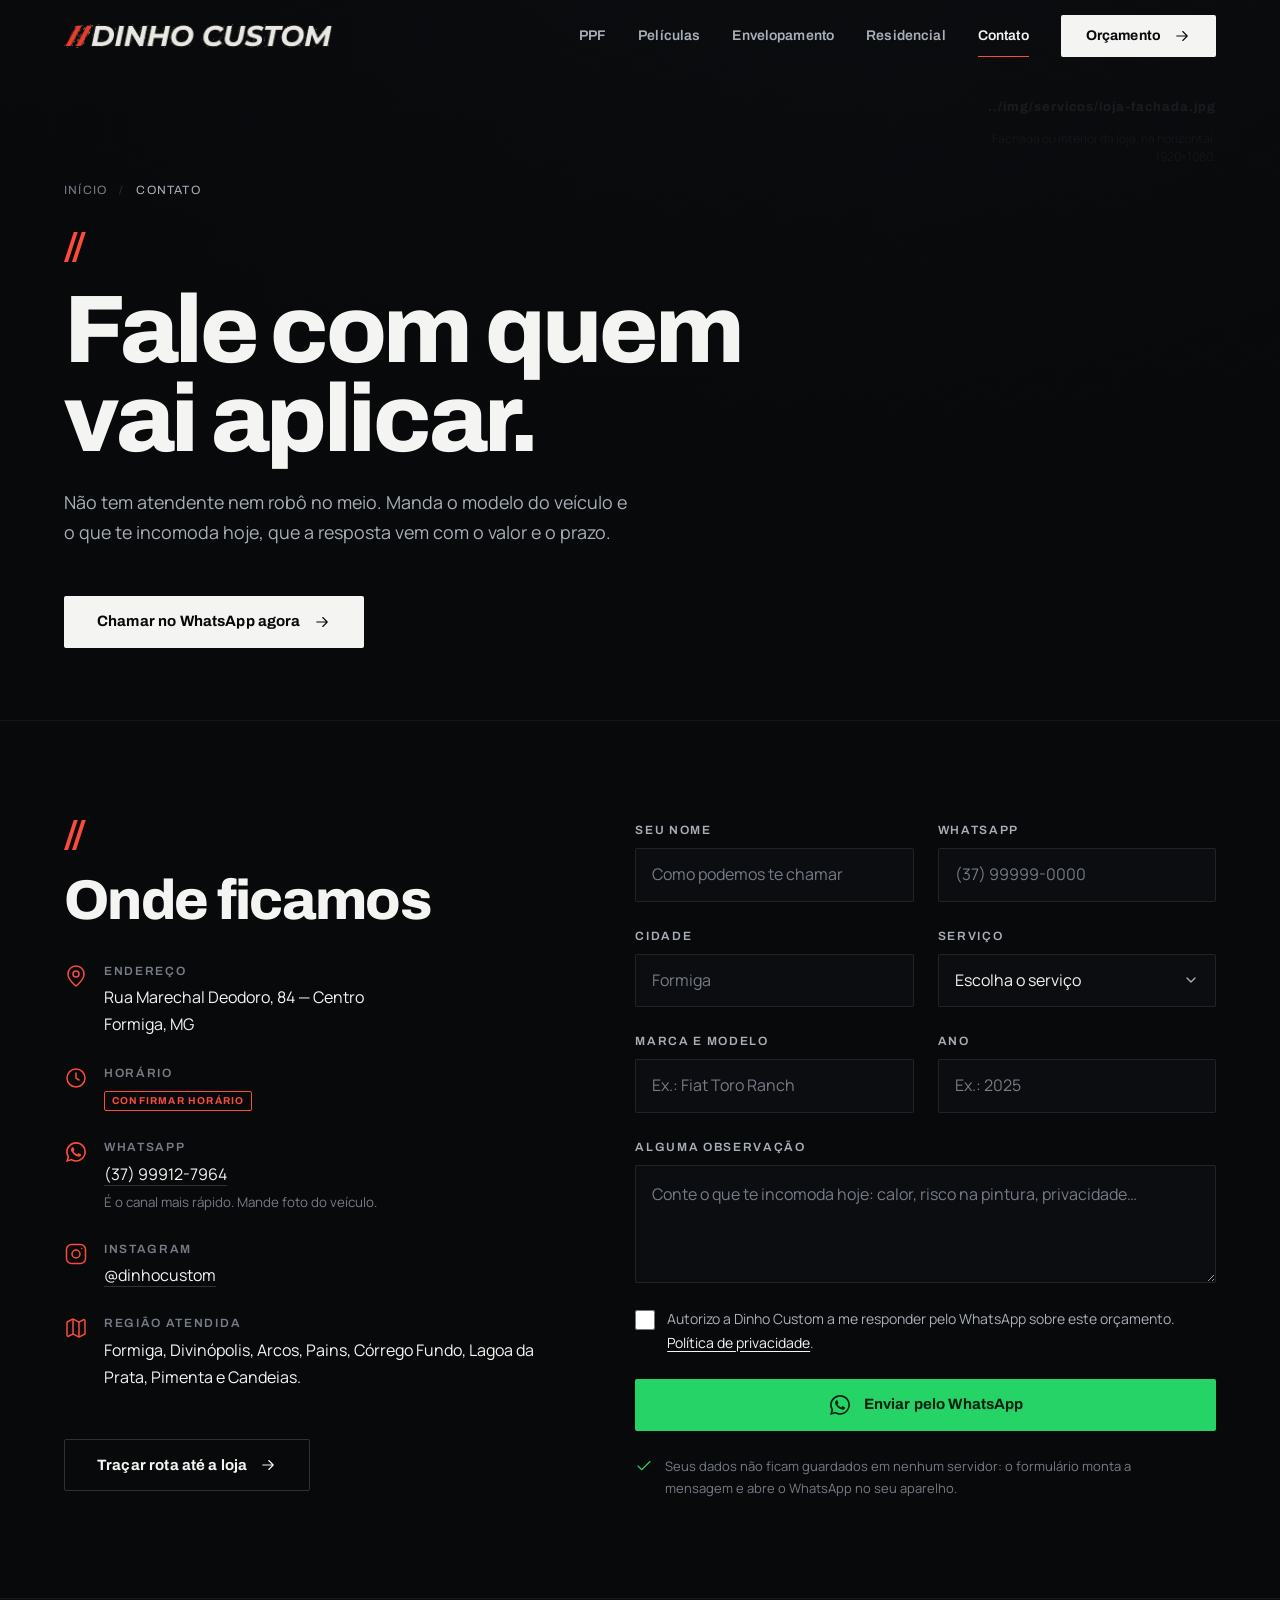
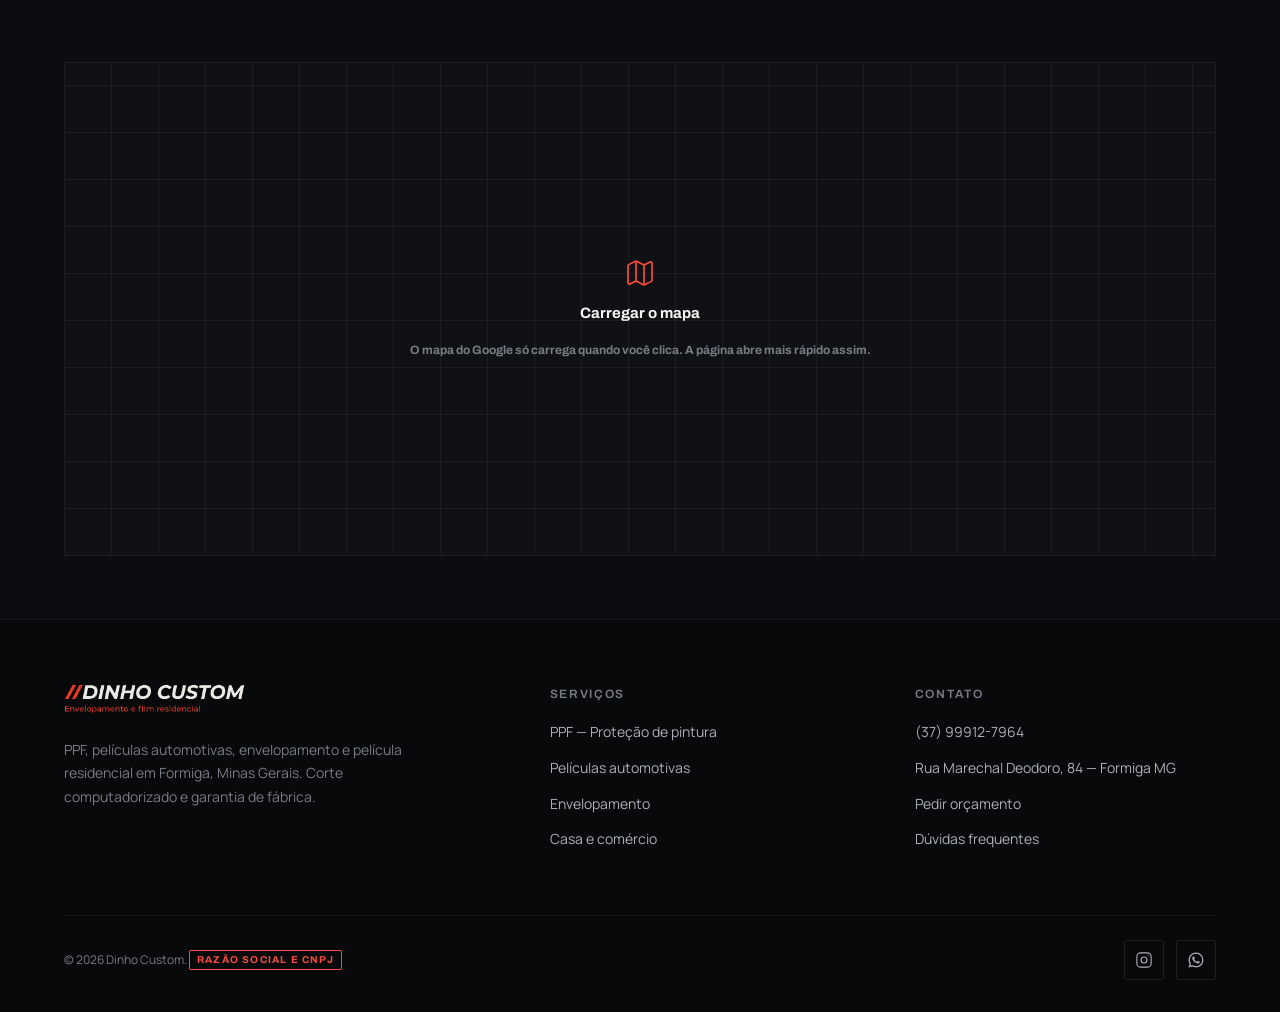
==== contato/index.html @ 07ca6d3a "Initial commit: site Dinho Custom (PPF, películas, envelopamento) Proposta de site institucional par" ====
<!DOCTYPE html>
<html lang="pt-BR">
<head>
<meta charset="utf-8">
<meta name="viewport" content="width=device-width, initial-scale=1, viewport-fit=cover">
<title>Contato e Orçamento — Dinho Custom | Formiga MG</title>
<meta name="description" content="Fale com a Dinho Custom em Formiga MG. WhatsApp (37) 99912-7964, Rua Marechal Deodoro 84, Centro. Orçamento de PPF, película automotiva, envelopamento e película residencial.">
<meta name="theme-color" content="#08090b">
<link rel="canonical" href="https://www.dinhocustom.com.br/contato/">
<meta property="og:type" content="website">
<meta property="og:site_name" content="Dinho Custom">
<meta property="og:locale" content="pt_BR">
<meta property="og:title" content="Contato e Orçamento — Dinho Custom | Formiga MG">
<meta property="og:description" content="Fale com a Dinho Custom em Formiga MG. WhatsApp (37) 99912-7964, Rua Marechal Deodoro 84, Centro. Orçamento de PPF, película automotiva, envelopamento e película residencial.">
<meta property="og:url" content="https://www.dinhocustom.com.br/contato/">
<meta property="og:image" content="https://www.dinhocustom.com.br/img/logo/og-dinho-custom.jpg">
<meta property="og:image:width" content="1200">
<meta property="og:image:height" content="630">
<meta name="twitter:card" content="summary_large_image">
<link rel="icon" href="../favicon.ico" sizes="any">
<link rel="icon" href="../img/logo/icon-512.png" type="image/png" sizes="512x512">
<link rel="apple-touch-icon" href="../img/logo/icon-180.png">
<link rel="preconnect" href="https://fonts.googleapis.com">
<link rel="preconnect" href="https://fonts.gstatic.com" crossorigin>
<link rel="stylesheet" href="https://fonts.googleapis.com/css2?family=Archivo:ital,wght@0,400..900;1,700..900&family=Manrope:wght@400..700&display=swap">
<link rel="stylesheet" href="../css/main.css">
<script>document.documentElement.className += ' js';</script>
</head>

<body data-page="Contato">
<!--
  THESIS: O padrão da categoria executado no acabamento de montadora premium. Recusa o
    glow neon e a foto de carro molhado sob LED que todo aplicador de PPF publica.
  OWN-WORLD: Ground #08090B, texto giz #F4F4F2, aço para secundário. Vermelho #FA4B3C
    amostrado do PNG da logo, usado como marcador — fio de cabelo, //, estado ativo.
    Ação primária branca sobre preto. Archivo 800 travado em -0.03em, Manrope no corpo.
    Fio de cabelo e tabela no lugar de card; nenhuma sombra colorida.
  STORY: O visitante entende o serviço em linguagem de dono de carro, vê o que está
    incluído e a garantia com prazo, e pede orçamento no WhatsApp com o serviço já
    identificado na mensagem.
  FIRST VIEWPORT: Mídia do serviço ao fundo com gradiente duplo, trilha de navegação,
    // vermelho, h1 de duas linhas, parágrafo de tradução técnica e ação branca.
  FORM: Canon da categoria — saída permanente escolhida pelo usuário sobre o sorteio de
    índice 5 (Molde de Corte). Régua de acabamento: Porsche / Polestar / BMW M. Seed b07b2364.
  FINISH: unreviewed and undocumented is unfinished; this build ends with the finish review, the verdict, and DESIGN.md
-->

<svg width="0" height="0" style="position:absolute" aria-hidden="true" focusable="false"><defs>
<symbol id="i-shield" viewBox="0 0 24 24"><path d="M20 13c0 5-3.5 7.5-7.66 8.95a1 1 0 0 1-.67-.01C7.5 20.5 4 18 4 13V6a1 1 0 0 1 1-1c2 0 4.5-1.2 6.24-2.72a1.17 1.17 0 0 1 1.52 0C14.51 3.81 17 5 19 5a1 1 0 0 1 1 1z"/></symbol>
<symbol id="i-shield-check" viewBox="0 0 24 24"><path d="M20 13c0 5-3.5 7.5-7.66 8.95a1 1 0 0 1-.67-.01C7.5 20.5 4 18 4 13V6a1 1 0 0 1 1-1c2 0 4.5-1.2 6.24-2.72a1.17 1.17 0 0 1 1.52 0C14.51 3.81 17 5 19 5a1 1 0 0 1 1 1z"/><path d="m9 12 2 2 4-4"/></symbol>
<symbol id="i-sun" viewBox="0 0 24 24"><circle cx="12" cy="12" r="4"/><path d="M12 2v2M12 20v2M4.93 4.93l1.41 1.41M17.66 17.66l1.41 1.41M2 12h2M20 12h2M6.34 17.66l-1.41 1.41M19.07 4.93l-1.41 1.41"/></symbol>
<symbol id="i-layers" viewBox="0 0 24 24"><path d="M12.83 2.18a2 2 0 0 0-1.66 0L2.6 6.08a1 1 0 0 0 0 1.83l8.58 3.91a2 2 0 0 0 1.66 0l8.58-3.9a1 1 0 0 0 0-1.83Z"/><path d="m6.08 10.5-3.5 1.6a1 1 0 0 0 0 1.81l8.6 3.91a2 2 0 0 0 1.65 0l8.58-3.9a1 1 0 0 0 0-1.83l-3.5-1.59"/></symbol>
<symbol id="i-window" viewBox="0 0 24 24"><rect x="3" y="3" width="18" height="18" rx="1"/><path d="M3 9.5h18M12 3v18"/></symbol>
<symbol id="i-scan" viewBox="0 0 24 24"><path d="M3 7V5a2 2 0 0 1 2-2h2M17 3h2a2 2 0 0 1 2 2v2M21 17v2a2 2 0 0 1-2 2h-2M7 21H5a2 2 0 0 1-2-2v-2"/><path d="M6.5 12h11"/></symbol>
<symbol id="i-award" viewBox="0 0 24 24"><circle cx="12" cy="8.5" r="5.5"/><path d="M8.2 13.1 7 22l5-2.8 5 2.8-1.2-8.9"/></symbol>
<symbol id="i-package" viewBox="0 0 24 24"><path d="M21 8a2 2 0 0 0-1-1.73l-7-4a2 2 0 0 0-2 0l-7 4A2 2 0 0 0 3 8v8a2 2 0 0 0 1 1.73l7 4a2 2 0 0 0 2 0l7-4A2 2 0 0 0 21 16Z"/><path d="m3.3 7 8.7 5 8.7-5M12 22V12M7.5 4.3l9 5.15"/></symbol>
<symbol id="i-bike" viewBox="0 0 24 24"><circle cx="18.5" cy="17.5" r="3.5"/><circle cx="5.5" cy="17.5" r="3.5"/><circle cx="15" cy="5" r="1"/><path d="M12 17.5V14l-3-3 4-3 2 3h2"/></symbol>
<symbol id="i-hex" viewBox="0 0 24 24"><path d="M12 2.5 20.5 7v10L12 21.5 3.5 17V7z"/><path d="M12 8.2 15.8 10.4v4.3L12 16.9l-3.8-2.2v-4.3z"/></symbol>
<symbol id="i-arrow" viewBox="0 0 24 24"><path d="M5 12h14M13 6l6 6-6 6"/></symbol>
<symbol id="i-chevron" viewBox="0 0 24 24"><path d="m6 9 6 6 6-6"/></symbol>
<symbol id="i-pin" viewBox="0 0 24 24"><path d="M20 10c0 6-8 12-8 12s-8-6-8-12a8 8 0 0 1 16 0Z"/><circle cx="12" cy="10" r="3"/></symbol>
<symbol id="i-clock" viewBox="0 0 24 24"><circle cx="12" cy="12" r="9"/><path d="M12 7v5.2l3 1.8"/></symbol>
<symbol id="i-check" viewBox="0 0 24 24"><path d="M20 6 9 17l-5-5"/></symbol>
<symbol id="i-alert" viewBox="0 0 24 24"><circle cx="12" cy="12" r="9"/><path d="M12 7.5v5M12 16.2h.01"/></symbol>
<symbol id="i-menu" viewBox="0 0 24 24"><path d="M3 6.5h18M3 12h18M3 17.5h18"/></symbol>
<symbol id="i-close" viewBox="0 0 24 24"><path d="m6 6 12 12M18 6 6 18"/></symbol>
<symbol id="i-instagram" viewBox="0 0 24 24"><rect x="2.5" y="2.5" width="19" height="19" rx="5"/><circle cx="12" cy="12" r="4"/><path d="M17.6 6.4h.01"/></symbol>
<symbol id="i-map" viewBox="0 0 24 24"><path d="M14.1 5.55a2 2 0 0 0 1.79 0l3.66-1.83A1 1 0 0 1 21 4.62v12.76a1 1 0 0 1-.55.9l-4.56 2.27a2 2 0 0 1-1.78 0l-4.22-2.1a2 2 0 0 0-1.78 0l-3.66 1.83A1 1 0 0 1 3 19.38V6.62a1 1 0 0 1 .55-.9l4.56-2.27a2 2 0 0 1 1.78 0z"/><path d="M15 5.76v15M9 3.24v15"/></symbol>
<symbol id="i-refresh" viewBox="0 0 24 24"><path d="M21 12a9 9 0 1 1-6.22-8.56"/><path d="M21 3.5v6h-6"/></symbol>
<symbol id="i-wpp" viewBox="-2.4 -2.4 28.8 28.8"><path d="M17.472 14.382c-.297-.149-1.758-.867-2.03-.967-.273-.099-.471-.148-.67.15-.197.297-.767.966-.94 1.164-.173.199-.347.223-.644.075-.297-.15-1.255-.463-2.39-1.475-.883-.788-1.48-1.761-1.653-2.059-.173-.297-.018-.458.13-.606.134-.133.298-.347.446-.52.149-.174.198-.298.298-.497.099-.198.05-.371-.025-.52-.075-.149-.669-1.612-.916-2.207-.242-.579-.487-.5-.669-.51a12.8 12.8 0 0 0-.57-.01c-.198 0-.52.074-.792.372-.272.297-1.04 1.016-1.04 2.479 0 1.462 1.065 2.875 1.213 3.074.149.198 2.096 3.2 5.077 4.487.709.306 1.262.489 1.694.625.712.227 1.36.195 1.872.118.571-.085 1.758-.719 2.006-1.413.248-.694.248-1.289.173-1.413-.074-.124-.272-.198-.57-.347m-5.421 7.403h-.004a9.87 9.87 0 0 1-5.031-1.378l-.361-.214-3.741.982.998-3.648-.235-.374a9.86 9.86 0 0 1-1.51-5.26c.001-5.45 4.436-9.884 9.888-9.884a9.82 9.82 0 0 1 6.988 2.896 9.82 9.82 0 0 1 2.893 6.994c-.003 5.45-4.437 9.885-9.885 9.885M20.52 3.449C18.24 1.245 15.24 0 12.045 0 5.463 0 .104 5.359.101 11.945c0 2.096.549 4.142 1.595 5.945L0 24l6.305-1.654a11.9 11.9 0 0 0 5.683 1.448h.005c6.585 0 11.946-5.359 11.949-11.945a11.9 11.9 0 0 0-3.421-8.4"/></symbol>
</defs></svg>

<a class="skip-link" href="#main">Pular para o conteúdo</a>

<header class="nav">
  <div class="nav__inner">
    <a class="nav__logo" href="../" aria-label="Dinho Custom, página inicial">
      <img src="../img/logo/dinho-wordmark.png" alt="Dinho Custom" width="560" height="50">
    </a>
    <nav class="nav__links" aria-label="Serviços">
      <a class="nav__link" href="../ppf/">PPF</a>
      <a class="nav__link" href="../peliculas-automotivas/">Películas</a>
      <a class="nav__link" href="../envelopamento/">Envelopamento</a>
      <a class="nav__link" href="../peliculas-residenciais/">Residencial</a>
      <a class="nav__link" href="../contato/" aria-current="page">Contato</a>
    </nav>
    <div class="nav__cta">
      <a class="btn btn--primary" data-wpp="um serviço">Orçamento<svg class="icon icon--sm icon--arrow" aria-hidden="true"><use href="#i-arrow"/></svg></a>
    </div>
    <button class="nav__toggle" type="button" aria-expanded="false" aria-controls="menu" aria-label="Abrir menu">
      <svg class="icon" aria-hidden="true"><use href="#i-menu"/></svg>
    </button>
  </div>
</header>

<div class="menu" id="menu" aria-hidden="true">
  <a class="menu__link" href="../ppf/">PPF <span>Proteção de pintura</span></a>
  <a class="menu__link" href="../peliculas-automotivas/">Películas <span>Controle solar</span></a>
  <a class="menu__link" href="../envelopamento/">Envelopamento <span>Carros e motos</span></a>
  <a class="menu__link" href="../peliculas-residenciais/">Residencial <span>Casa e comércio</span></a>
  <a class="menu__link" href="../contato/">Contato <span>Formiga · MG</span></a>
  <div class="menu__foot">
    <a class="btn btn--wpp btn--block" data-wpp="um serviço"><svg class="icon icon--brand" aria-hidden="true"><use href="#i-wpp"/></svg>Falar no WhatsApp</a>
    <a class="btn btn--ghost btn--block" href="https://www.instagram.com/dinhocustom/" target="_blank" rel="noopener">Ver o Instagram</a>
  </div>
</div>

<main id="main">
  <section class="phero hero" style="min-height:auto">
    <div class="phero__media">
      <div class="slot">
        <div class="slot__meta">
          <span class="slot__name">../img/servicos/loja-fachada.jpg</span>
          <span class="slot__hint">Fachada ou interior da loja, na horizontal. 1920×1080.</span>
        </div>
      </div>
    </div>
    <div class="wrap">
      <nav class="crumbs" aria-label="Trilha de navegação">
        <a href="../">Início</a><span>/</span><span style="color:var(--steel)">Contato</span>
      </nav>
      <span class="mark" aria-hidden="true"><i></i><i></i></span>
      <h1>Fale com quem<br>vai aplicar.</h1>
      <p>Não tem atendente nem robô no meio. Manda o modelo do veículo e o que te incomoda hoje,
        que a resposta vem com o valor e o prazo.</p>
      <div class="phero__actions">
        <a class="btn btn--primary" data-wpp="um serviço">
          Chamar no WhatsApp agora
          <svg class="icon icon--sm icon--arrow" aria-hidden="true"><use href="#i-arrow"/></svg>
        </a>
      </div>
    </div>
  </section>


  <section class="section" aria-label="Formulário e dados de contato">
    <div class="wrap closer__grid">
      <div data-in>
        <span class="mark" aria-hidden="true"><i></i><i></i></span>
        <h2>Onde ficamos</h2>
        <dl class="place__facts" style="margin-top:var(--s6)">
          <div class="place__fact">
            <svg class="icon" aria-hidden="true"><use href="#i-pin"/></svg>
            <div><dt>Endereço</dt><dd>Rua Marechal Deodoro, 84 — Centro<br>Formiga, MG</dd></div>
          </div>
          <div class="place__fact">
            <svg class="icon" aria-hidden="true"><use href="#i-clock"/></svg>
            <div><dt>Horário</dt><dd><span class="todo">Confirmar horário</span></dd></div>
          </div>
          <div class="place__fact">
            <svg class="icon icon--brand" aria-hidden="true"><use href="#i-wpp"/></svg>
            <div><dt>WhatsApp</dt><dd><a data-wpp="um serviço" style="border-bottom:1px solid var(--line-strong)">(37) 99912-7964</a><br><small style="color:var(--steel-dim)">É o canal mais rápido. Mande foto do veículo.</small></dd></div>
          </div>
          <div class="place__fact">
            <svg class="icon" aria-hidden="true"><use href="#i-instagram"/></svg>
            <div><dt>Instagram</dt><dd><a href="https://www.instagram.com/dinhocustom/" target="_blank" rel="noopener" style="border-bottom:1px solid var(--line-strong)">@dinhocustom</a></dd></div>
          </div>
          <div class="place__fact">
            <svg class="icon" aria-hidden="true"><use href="#i-map"/></svg>
            <div><dt>Região atendida</dt><dd>Formiga, Divinópolis, Arcos, Pains, Córrego Fundo, Lagoa da Prata, Pimenta e Candeias.</dd></div>
          </div>
        </dl>
        <a class="btn btn--ghost" style="margin-top:var(--s7)" target="_blank" rel="noopener" href="https://www.google.com/maps/dir/?api=1&amp;destination=Rua+Marechal+Deodoro%2C+84%2C+Centro%2C+Formiga+-+MG">
          Traçar rota até a loja
          <svg class="icon icon--sm icon--arrow" aria-hidden="true"><use href="#i-arrow"/></svg>
        </a>
      </div>

      <form class="form" data-quote-form novalidate>
        <div class="form__row">
          <div class="field">
            <label for="f-nome">Seu nome</label>
            <input id="f-nome" name="nome" type="text" autocomplete="name" placeholder="Como podemos te chamar">
            <span class="field__error"><svg class="icon icon--sm" aria-hidden="true"><use href="#i-alert"/></svg><span></span></span>
          </div>
          <div class="field">
            <label for="f-zap">WhatsApp</label>
            <input id="f-zap" name="whatsapp" type="tel" inputmode="tel" autocomplete="tel" placeholder="(37) 99999-0000">
            <span class="field__error"><svg class="icon icon--sm" aria-hidden="true"><use href="#i-alert"/></svg><span></span></span>
          </div>
        </div>
        <div class="form__row">
          <div class="field">
            <label for="f-cidade">Cidade</label>
            <input id="f-cidade" name="cidade" type="text" autocomplete="address-level2" placeholder="Formiga">
          </div>
          <div class="field">
            <label for="f-servico">Serviço</label>
            <select id="f-servico" name="servico">
              <option value="">Escolha o serviço</option>
              <option>PPF — veículo completo</option>
              <option>PPF — áreas críticas</option>
              <option>Película automotiva</option>
              <option>Envelopamento</option>
              <option>Película residencial ou comercial</option>
              <option>Ainda não sei, quero orientação</option>
            </select>
            <span class="field__error"><svg class="icon icon--sm" aria-hidden="true"><use href="#i-alert"/></svg><span></span></span>
          </div>
        </div>
        <div class="form__row">
          <div class="field">
            <label for="f-veiculo">Marca e modelo</label>
            <input id="f-veiculo" name="veiculo" type="text" placeholder="Ex.: Fiat Toro Ranch">
          </div>
          <div class="field">
            <label for="f-ano">Ano</label>
            <input id="f-ano" name="ano" type="text" inputmode="numeric" placeholder="Ex.: 2025">
          </div>
        </div>
        <div class="field">
          <label for="f-msg">Alguma observação</label>
          <textarea id="f-msg" name="mensagem" placeholder="Conte o que te incomoda hoje: calor, risco na pintura, privacidade…"></textarea>
        </div>
        <div class="check">
          <input id="f-consent" name="consent" type="checkbox">
          <label for="f-consent">Autorizo a Dinho Custom a me responder pelo WhatsApp sobre este orçamento.
            <a href="../politica-de-privacidade.html">Política de privacidade</a>.</label>
          <span class="field__error" style="grid-column:1/-1"><svg class="icon icon--sm" aria-hidden="true"><use href="#i-alert"/></svg><span></span></span>
        </div>
        <button class="btn btn--wpp btn--block" type="submit">
          <svg class="icon icon--brand" aria-hidden="true"><use href="#i-wpp"/></svg>
          <span>Enviar pelo WhatsApp</span>
        </button>
        <p class="form__note">
          <svg class="icon icon--sm" aria-hidden="true"><use href="#i-check"/></svg>
          Seus dados não ficam guardados em nenhum servidor: o formulário monta a mensagem
          e abre o WhatsApp no seu aparelho.
        </p>
      </form>
    </div>
  </section>

  <section class="section section--alt section--tight" aria-label="Mapa">
    <div class="wrap">
      <div class="map" style="aspect-ratio:21/9">
        <button class="map__facade" type="button" data-src="https://www.google.com/maps?q=Rua+Marechal+Deodoro,+84,+Centro,+Formiga+-+MG&amp;output=embed">
          <span style="display:grid;justify-items:center;gap:var(--s3)">
            <svg class="icon icon--lg" aria-hidden="true"><use href="#i-map"/></svg>
            <span>Carregar o mapa</span>
            <small>O mapa do Google só carrega quando você clica. A página abre mais rápido assim.</small>
          </span>
        </button>
      </div>
    </div>
  </section>

</main>

<footer class="foot">
  <div class="wrap">
    <div class="foot__grid">
      <div>
        <div class="foot__logo">
          <img src="../img/logo/dinho-lockup.png" alt="Dinho Custom — Envelopamento e film residencial" width="620" height="103" loading="lazy">
        </div>
        <p>PPF, películas automotivas, envelopamento e película residencial em Formiga, Minas Gerais.
          Corte computadorizado e garantia de fábrica.</p>
      </div>
      <div>
        <h5>Serviços</h5>
        <div class="foot__list">
          <a href="../ppf/">PPF — Proteção de pintura</a>
          <a href="../peliculas-automotivas/">Películas automotivas</a>
          <a href="../envelopamento/">Envelopamento</a>
          <a href="../peliculas-residenciais/">Casa e comércio</a>
        </div>
      </div>
      <div>
        <h5>Contato</h5>
        <div class="foot__list">
          <a data-wpp="um serviço">(37) 99912-7964</a>
          <a target="_blank" rel="noopener" href="https://www.google.com/maps/dir/?api=1&amp;destination=Rua+Marechal+Deodoro%2C+84%2C+Centro%2C+Formiga+-+MG">Rua Marechal Deodoro, 84 — Formiga MG</a>
          <a href="../contato/">Pedir orçamento</a>
          <a href="../#duvidas">Dúvidas frequentes</a>
        </div>
      </div>
    </div>
    <div class="foot__bottom">
      <span>© <span data-year>2026</span> Dinho Custom. <span class="todo">Razão social e CNPJ</span></span>
      <div class="foot__social">
        <a href="https://www.instagram.com/dinhocustom/" target="_blank" rel="noopener" aria-label="Instagram da Dinho Custom">
          <svg class="icon icon--sm" aria-hidden="true"><use href="#i-instagram"/></svg>
        </a>
        <a data-wpp="um serviço" aria-label="WhatsApp da Dinho Custom">
          <svg class="icon icon--sm icon--brand" aria-hidden="true"><use href="#i-wpp"/></svg>
        </a>
      </div>
    </div>
  </div>
</footer>

<a class="wpp-float" data-wpp="um serviço" aria-label="Falar no WhatsApp">
  <svg class="icon icon--brand" aria-hidden="true"><use href="#i-wpp"/></svg>
  <span>Orçamento</span>
</a>

<script src="../js/main.js" defer></script>
</body>
</html>
---- css/main.css ----
/* ==========================================================================
   DINHO CUSTOM — Sistema visual
   Ground: near-black. Texto: chalk. Vermelho: marcador, nunca ambiente.
   Régua de acabamento: montadoras premium (Porsche / Polestar / BMW M).
   ========================================================================== */

/* --------------------------------------------------------------------------
   1. Reset
   -------------------------------------------------------------------------- */

*, *::before, *::after { box-sizing: border-box; }

* { margin: 0; }

html {
  -webkit-text-size-adjust: 100%;
  scroll-behavior: smooth;
  scroll-padding-top: 88px;
}

body {
  -webkit-font-smoothing: antialiased;
  -moz-osx-font-smoothing: grayscale;
  text-rendering: optimizeLegibility;
}

img, picture, video, canvas, svg { display: block; max-width: 100%; }

input, button, textarea, select { font: inherit; color: inherit; }

p, h1, h2, h3, h4, h5, h6 { overflow-wrap: break-word; }

ul[class], ol[class] { list-style: none; padding: 0; }

a { color: inherit; text-decoration: none; }

/* --------------------------------------------------------------------------
   2. Tokens
   -------------------------------------------------------------------------- */

:root {
  /* Ground e superfícies — nunca #000 puro (smear em OLED) */
  --ink-900: #08090b;
  --ink-850: #0b0d10;
  --ink-800: #0f1114;
  --ink-750: #14161a;
  --ink-700: #191c21;
  --ink-600: #23262d;

  /* Fios de cabelo */
  --line:        rgba(255, 255, 255, 0.09);
  --line-strong: rgba(255, 255, 255, 0.16);
  --line-faint:  rgba(255, 255, 255, 0.05);

  /* Texto — off-white amostrado do wordmark (#FBFBF9) */
  --chalk:  #f4f4f2;
  --steel:  #a9afb8;
  --steel-dim: #767c86;

  /* Marca — amostrado do PNG da logo, não suposto.
     #FA4B3C = mediana de 7.838 pixels do núcleo das barras //.
     5,73:1 sobre o ground: passa AA como texto e como superfície. */
  --red:      #fa4b3c;
  --red-hi:   #ff6151;  /* hover sobre superfície vermelha */
  --red-ink:  #0a0b0d;  /* texto sobre vermelho — 5,73:1 */
  --red-deep: #c0301f;  /* raro: quando precisa de branco por cima — 5,7:1 */
  --red-dim:  rgba(250, 75, 60, 0.13);

  /* Canal funcional */
  --wpp: #25d366;
  --wpp-ink: #06210f;

  /* Tipografia */
  --font-display: 'Archivo', 'Arial Narrow', system-ui, sans-serif;
  --font-body: 'Manrope', system-ui, -apple-system, sans-serif;

  --fs-display-xl: clamp(2.75rem, 8.5vw, 6rem);
  --fs-display-l:  clamp(2rem, 5vw, 3.5rem);
  --fs-display-m:  clamp(1.5rem, 3vw, 2.125rem);
  --fs-display-s:  clamp(1.2rem, 2vw, 1.4rem);
  --fs-lead:       clamp(1.0625rem, 1.4vw, 1.1875rem);
  --fs-body:       1rem;
  --fs-small:      0.875rem;
  --fs-label:      0.75rem;

  /* Espaço */
  --s1: 0.25rem; --s2: 0.5rem;  --s3: 0.75rem; --s4: 1rem;
  --s5: 1.5rem;  --s6: 2rem;    --s7: 3rem;    --s8: 4rem;
  --s9: 6rem;    --s10: 8rem;   --s11: 10rem;

  --gutter: clamp(1.25rem, 5vw, 4rem);
  --wrap: 1320px;
  --section-y: clamp(4.5rem, 11vh, 9rem);

  /* Motion — personalidade Premium: lento, sem overshoot */
  --ease-out:   cubic-bezier(0.16, 1, 0.3, 1);
  --ease-inout: cubic-bezier(0.4, 0, 0.2, 1);
  --ease-in:    cubic-bezier(0.3, 0, 1, 1);
  --t-quick: 180ms;
  --t-base:  420ms;
  --t-slow:  900ms;

  --radius: 2px;
  --nav-h: 72px;
}

/* --------------------------------------------------------------------------
   3. Base
   -------------------------------------------------------------------------- */

body {
  background: var(--ink-900);
  color: var(--chalk);
  font-family: var(--font-body);
  font-size: var(--fs-body);
  line-height: 1.7;
  font-weight: 400;
  overflow-x: hidden;
}

h1, h2, h3, h4 {
  font-family: var(--font-display);
  font-weight: 800;
  letter-spacing: -0.03em;
  line-height: 0.98;
  text-wrap: balance;
}

h1 { font-size: var(--fs-display-xl); line-height: 0.92; letter-spacing: -0.035em; }
h2 { font-size: var(--fs-display-l); }
h3 { font-size: var(--fs-display-m); letter-spacing: -0.02em; line-height: 1.08; }
h4 { font-size: var(--fs-display-s); letter-spacing: -0.015em; line-height: 1.2; }

p { max-width: 68ch; }

::selection { background: var(--red); color: #fff; }

:focus-visible {
  outline: 2px solid var(--red);
  outline-offset: 3px;
  border-radius: 1px;
}

.skip-link {
  position: absolute;
  top: -100px;
  left: var(--gutter);
  z-index: 999;
  padding: var(--s3) var(--s5);
  background: var(--chalk);
  color: var(--ink-900);
  font-weight: 700;
  transition: top var(--t-quick) var(--ease-out);
}
.skip-link:focus-visible { top: var(--s4); }

.sr-only {
  position: absolute; width: 1px; height: 1px;
  padding: 0; margin: -1px; overflow: hidden;
  clip: rect(0, 0, 0, 0); white-space: nowrap; border: 0;
}

/* --------------------------------------------------------------------------
   4. Primitivas de layout
   -------------------------------------------------------------------------- */

.wrap {
  width: 100%;
  max-width: var(--wrap);
  margin-inline: auto;
  padding-inline: var(--gutter);
}

.section { padding-block: var(--section-y); position: relative; }
.section--tight { padding-block: clamp(3rem, 7vh, 5rem); }
.section--flush-top { padding-top: 0; }
.section--alt { background: var(--ink-850); }
.section + .section--alt,
.section--alt + .section { border-top: 1px solid var(--line-faint); }

.section__head { margin-bottom: clamp(2.5rem, 5vw, 4.5rem); max-width: 62ch; }
.section__head p { color: var(--steel); font-size: var(--fs-lead); margin-top: var(--s5); }

/* A marca // — dispositivo gráfico da identidade, não um rótulo */
.mark {
  display: inline-flex;
  gap: 4px;
  margin-bottom: var(--s5);
}
.mark i {
  display: block;
  width: clamp(3px, 0.32vw, 4px);
  height: clamp(20px, 2.4vw, 30px);
  background: var(--red);
  transform: skewX(-18deg);
  transform-origin: bottom;
}

.rule { height: 1px; background: var(--line); border: 0; }

/* --------------------------------------------------------------------------
   5. Ícones
   -------------------------------------------------------------------------- */

.icon {
  width: 24px; height: 24px;
  flex: none;
  stroke: currentColor;
  stroke-width: 1.5;
  stroke-linecap: round;
  stroke-linejoin: round;
  fill: none;
}
.icon--sm { width: 18px; height: 18px; }
.icon--lg { width: 32px; height: 32px; stroke-width: 1.25; }

/* Marcas de terceiros (WhatsApp) são glifos sólidos, não traçados.
   O contorno do set Lucide deformava o logo; aqui ele volta a ser preenchido. */
.icon--brand {
  fill: currentColor;
  stroke: none;
  shape-rendering: geometricPrecision;
}

/* --------------------------------------------------------------------------
   6. Botões
   -------------------------------------------------------------------------- */

.btn {
  display: inline-flex;
  align-items: center;
  justify-content: center;
  gap: var(--s3);
  min-height: 52px;
  padding: 0 var(--s6);
  border: 1px solid transparent;
  border-radius: var(--radius);
  font-family: var(--font-display);
  font-size: 0.9375rem;
  font-weight: 700;
  letter-spacing: 0.01em;
  cursor: pointer;
  text-align: center;
  transition:
    background-color var(--t-quick) var(--ease-inout),
    border-color var(--t-quick) var(--ease-inout),
    color var(--t-quick) var(--ease-inout),
    transform var(--t-quick) var(--ease-out);
}
.btn:active { transform: translateY(1px); }

/* Ação primária: branco sobre preto. O vermelho fica de marcador. */
.btn--primary { background: var(--chalk); color: var(--ink-900); }
.btn--primary:hover { background: #fff; }

.btn--ghost { border-color: var(--line-strong); color: var(--chalk); background: transparent; }
.btn--ghost:hover { border-color: var(--chalk); background: rgba(255, 255, 255, 0.04); }

.btn--wpp { background: var(--wpp); color: var(--wpp-ink); }
.btn--wpp:hover { background: #2ee574; }

.btn--block { width: 100%; }

.btn .icon { transition: transform var(--t-base) var(--ease-out); }
.btn:hover .icon--arrow { transform: translateX(4px); }

/* Link com seta — a ação secundária do canon automotivo */
.link-arrow {
  display: inline-flex;
  align-items: center;
  gap: var(--s3);
  font-family: var(--font-display);
  font-weight: 700;
  font-size: 0.9375rem;
  padding-block: var(--s2);
  border-bottom: 1px solid var(--line-strong);
  transition: border-color var(--t-base) var(--ease-inout), color var(--t-base) var(--ease-inout);
}
.link-arrow:hover { border-bottom-color: var(--red); color: #fff; }
.link-arrow .icon { transition: transform var(--t-base) var(--ease-out); }
.link-arrow:hover .icon { transform: translateX(5px); }

/* --------------------------------------------------------------------------
   7. Rótulos e dados
   -------------------------------------------------------------------------- */

.label {
  font-family: var(--font-display);
  font-size: var(--fs-label);
  font-weight: 600;
  letter-spacing: 0.16em;
  text-transform: uppercase;
  color: var(--steel-dim);
}

.spec {
  font-variant-numeric: tabular-nums;
  font-feature-settings: 'tnum' 1;
}

/* Marcação de pendência — some quando o dado real entrar */
.todo {
  display: inline-flex;
  align-items: center;
  gap: 6px;
  padding: 2px 7px;
  border: 1px solid var(--red);
  border-radius: 2px;
  color: var(--red);
  font-family: var(--font-display);
  font-size: 0.625rem;
  font-weight: 700;
  letter-spacing: 0.12em;
  text-transform: uppercase;
  vertical-align: middle;
  line-height: 1.4;
}

/* --------------------------------------------------------------------------
   8. Slot de mídia — placeholder desenhado, não imagem quebrada
   -------------------------------------------------------------------------- */

.slot {
  position: relative;
  display: grid;
  place-items: center;
  overflow: hidden;
  background:
    radial-gradient(120% 90% at 50% 0%, var(--ink-700), var(--ink-850) 70%);
  border: 1px solid var(--line-faint);
  aspect-ratio: var(--slot-ratio, 16 / 10);
  isolation: isolate;
}
.slot::before {
  content: '';
  position: absolute;
  inset: 0;
  background-image: url("data:image/svg+xml,%3Csvg xmlns='http://www.w3.org/2000/svg' width='56' height='97' viewBox='0 0 56 97'%3E%3Cpath d='M28 0 56 16v32L28 64 0 48V16z' fill='none' stroke='%23fff' stroke-width='1'/%3E%3Cpath d='M28 64 56 80v32L28 128 0 112V80z' fill='none' stroke='%23fff' stroke-width='1'/%3E%3C/svg%3E");
  background-size: 56px 97px;
  opacity: 0.035;
  z-index: -1;
}
.slot__meta {
  display: flex;
  flex-direction: column;
  align-items: center;
  gap: var(--s3);
  padding: var(--s5);
  text-align: center;
  color: var(--steel-dim);
}
.slot__name {
  font-family: var(--font-display);
  font-size: 0.8125rem;
  font-weight: 700;
  letter-spacing: 0.08em;
  color: var(--steel);
  word-break: break-all;
}
.slot__hint { font-size: 0.75rem; line-height: 1.5; max-width: 34ch; }
.slot img { width: 100%; height: 100%; object-fit: cover; }

/* Nos heróis o rótulo sai do centro para não disputar espaço com o título */
.hero__media .slot,
.phero__media .slot { place-items: start end; }
.hero__media .slot__meta,
.phero__media .slot__meta {
  align-items: flex-end;
  text-align: right;
  padding: calc(var(--nav-h) + var(--s5)) var(--gutter) var(--s5);
  opacity: 0.6;
}

/* Nos tiles de serviço o texto vive embaixo, então o rótulo sobe */
.services__media .slot { place-items: start center; }
.services__media .slot__meta { padding-top: var(--s6); opacity: 0.6; }

/* No comparador, cada lado leva o rótulo para a sua borda */
.compare__pane--before .slot { place-items: center start; }
.compare__pane--after  .slot { place-items: center end; }
.compare__pane--before .slot__meta { align-items: flex-start; text-align: left; max-width: 46%; }
.compare__pane--after  .slot__meta { align-items: flex-end;  text-align: right; max-width: 46%; }

/* --------------------------------------------------------------------------
   9. Navegação
   -------------------------------------------------------------------------- */

.nav {
  position: fixed;
  inset: 0 0 auto 0;
  z-index: 100;
  height: var(--nav-h);
  display: flex;
  align-items: center;
  transition: background-color var(--t-base) var(--ease-inout),
              border-color var(--t-base) var(--ease-inout),
              backdrop-filter var(--t-base) var(--ease-inout);
  border-bottom: 1px solid transparent;
}
.nav.is-stuck {
  background: rgba(8, 9, 11, 0.82);
  backdrop-filter: blur(14px) saturate(140%);
  -webkit-backdrop-filter: blur(14px) saturate(140%);
  border-bottom-color: var(--line-faint);
}

.nav__inner {
  width: 100%;
  max-width: var(--wrap);
  margin-inline: auto;
  padding-inline: var(--gutter);
  display: flex;
  align-items: center;
  gap: var(--s6);
}

.nav__logo { display: flex; align-items: center; margin-right: auto; min-width: 0; }
.nav__logo img { height: 24px; width: auto; }

.nav__links { display: flex; align-items: center; gap: var(--s6); }
.nav__link {
  position: relative;
  font-family: var(--font-display);
  font-size: 0.875rem;
  font-weight: 600;
  letter-spacing: 0.01em;
  color: var(--steel);
  padding-block: var(--s2);
  transition: color var(--t-quick) var(--ease-inout);
}
.nav__link:hover { color: var(--chalk); }
.nav__link::after {
  content: '';
  position: absolute;
  left: 0; right: 0; bottom: -2px;
  height: 1.5px;
  background: var(--red);
  transform: scaleX(0);
  transform-origin: left;
  transition: transform var(--t-base) var(--ease-out);
}
.nav__link:hover::after,
.nav__link[aria-current='page']::after { transform: scaleX(1); }
.nav__link[aria-current='page'] { color: var(--chalk); }

.nav__cta { display: inline-flex; }
.nav__cta .btn { min-height: 42px; padding-inline: var(--s5); font-size: 0.875rem; }

.nav__toggle {
  display: none;
  align-items: center;
  justify-content: center;
  width: 44px; height: 44px;
  margin-right: -10px;
  background: none;
  border: 1px solid var(--line-strong);
  border-radius: var(--radius);
  cursor: pointer;
}

/* Menu mobile */
.menu {
  position: fixed;
  inset: 0;
  z-index: 99;
  background: var(--ink-900);
  padding: calc(var(--nav-h) + var(--s7)) var(--gutter) var(--s7);
  display: flex;
  flex-direction: column;
  gap: var(--s5);
  overflow-y: auto;
  clip-path: inset(0 0 100% 0);
  visibility: hidden;
  transition: clip-path var(--t-slow) var(--ease-out), visibility 0s linear var(--t-slow);
}
.menu.is-open {
  clip-path: inset(0 0 0 0);
  visibility: visible;
  transition: clip-path var(--t-slow) var(--ease-out), visibility 0s;
}
.menu__link {
  font-family: var(--font-display);
  font-size: clamp(1.75rem, 7vw, 2.5rem);
  font-weight: 800;
  letter-spacing: -0.03em;
  line-height: 1.1;
  padding-block: var(--s3);
  border-bottom: 1px solid var(--line-faint);
  display: flex;
  align-items: baseline;
  justify-content: space-between;
  gap: var(--s4);
}
.menu__link span { font-family: var(--font-body); font-size: 0.75rem; font-weight: 500; color: var(--steel-dim); letter-spacing: 0; }
.menu__foot { margin-top: auto; display: grid; gap: var(--s4); padding-top: var(--s7); }

body.is-locked { overflow: hidden; }

/* --------------------------------------------------------------------------
   10. Hero — o momento autoral
   -------------------------------------------------------------------------- */

.hero {
  position: relative;
  min-height: 100svh;
  display: flex;
  align-items: flex-end;
  padding-top: calc(var(--nav-h) + var(--s7));
  padding-bottom: clamp(2.5rem, 6vh, 4.5rem);
  overflow: hidden;
  isolation: isolate;
}

.hero__media {
  position: absolute;
  inset: 0;
  z-index: -2;
}
.hero__media .slot,
.hero__media img,
.hero__media video {
  width: 100%;
  height: 100%;
  border: 0;
  aspect-ratio: auto;
  object-fit: cover;
}
.hero__media::after {
  content: '';
  position: absolute;
  inset: 0;
  background:
    linear-gradient(to top, var(--ink-900) 2%, rgba(8, 9, 11, 0.55) 45%, rgba(8, 9, 11, 0.72) 100%),
    linear-gradient(to right, rgba(8, 9, 11, 0.8), transparent 65%);
}

.hero__inner {
  width: 100%;
  max-width: var(--wrap);
  margin-inline: auto;
  padding-inline: var(--gutter);
}

.hero__title { max-width: 16ch; }
.hero__title em {
  font-style: italic;
  font-weight: 900;
  color: var(--chalk);
}

.hero__lead {
  margin-top: var(--s5);
  max-width: 46ch;
  font-size: var(--fs-lead);
  color: var(--steel);
}
.hero__lead strong { color: var(--chalk); font-weight: 600; }

.hero__actions {
  margin-top: var(--s7);
  display: flex;
  flex-wrap: wrap;
  align-items: center;
  gap: var(--s4) var(--s6);
}

.hero__cue {
  position: absolute;
  left: var(--gutter);
  bottom: 0;
  width: 1px;
  height: 64px;
  background: var(--line-strong);
  overflow: hidden;
  display: none;
}
.hero__cue::after {
  content: '';
  position: absolute;
  inset: 0;
  background: var(--red);
  animation: cue 2.4s var(--ease-inout) infinite;
}
@keyframes cue {
  0%   { transform: translateY(-100%); }
  55%  { transform: translateY(0); }
  100% { transform: translateY(100%); }
}

/* Sequência de carga do herói */
.reveal-line { display: block; overflow: hidden; }
.reveal-line > span { display: block; }

.hero .mark i,
.hero .reveal-line > span,
.hero__lead,
.hero__actions {
  will-change: transform, opacity;
}

.js .hero .reveal-line > span {
  transform: translateY(105%);
  opacity: 0;
}
.js .hero__lead,
.js .hero__actions { opacity: 0; transform: translateY(18px); }
.js .hero .mark i { transform: skewX(-18deg) scaleY(0); }
.js .hero__media { transform: scale(1.07); }

.hero.is-live .reveal-line > span {
  transform: translateY(0);
  opacity: 1;
  transition: transform 1.05s var(--ease-out), opacity 0.7s var(--ease-out);
  transition-delay: calc(var(--i, 0) * 90ms + 260ms);
}
.hero.is-live .mark i {
  transform: skewX(-18deg) scaleY(1);
  transition: transform 500ms var(--ease-out);
  transition-delay: calc(var(--i, 0) * 80ms + 120ms);
}
.hero.is-live .hero__lead,
.hero.is-live .hero__actions {
  opacity: 1;
  transform: translateY(0);
  transition: opacity 700ms var(--ease-out), transform 900ms var(--ease-out);
}
.hero.is-live .hero__lead { transition-delay: 620ms; }
.hero.is-live .hero__actions { transition-delay: 740ms; }
.hero.is-live .hero__media {
  transform: scale(1);
  transition: transform 2.2s var(--ease-out);
}
.hero.is-live .hero__cue { display: block; animation: fadeIn 600ms var(--ease-out) 1.4s backwards; }

@keyframes fadeIn { from { opacity: 0; } to { opacity: 1; } }

/* --------------------------------------------------------------------------
   11. Barra de credibilidade — marquee ambiente
   -------------------------------------------------------------------------- */

.credbar {
  border-block: 1px solid var(--line-faint);
  background: var(--ink-850);
  overflow: hidden;
  padding-block: var(--s5);
  -webkit-mask-image: linear-gradient(to right, transparent, #000 8%, #000 92%, transparent);
  mask-image: linear-gradient(to right, transparent, #000 8%, #000 92%, transparent);
}
.credbar__track {
  display: flex;
  width: max-content;
  animation: slide 42s linear infinite;
}
.credbar:hover .credbar__track,
.credbar:focus-within .credbar__track { animation-play-state: paused; }
.credbar__group { display: flex; align-items: center; }
.credbar__item {
  display: inline-flex;
  align-items: center;
  gap: var(--s3);
  padding-inline: clamp(1.25rem, 3vw, 2.5rem);
  font-family: var(--font-display);
  font-size: 0.8125rem;
  font-weight: 600;
  letter-spacing: 0.1em;
  text-transform: uppercase;
  color: var(--steel);
  white-space: nowrap;
}
.credbar__item .icon { color: var(--red); }
.credbar__item + .credbar__item { border-left: 1px solid var(--line-faint); }

@keyframes slide {
  from { transform: translate3d(0, 0, 0); }
  to   { transform: translate3d(-50%, 0, 0); }
}

/* --------------------------------------------------------------------------
   12. Serviços — grade assimétrica, não quatro cards iguais
   -------------------------------------------------------------------------- */

.services { display: grid; gap: 1px; background: var(--line-faint); border: 1px solid var(--line-faint); }

@media (min-width: 900px) {
  .services { grid-template-columns: repeat(3, 1fr); }
  /* O tile do PPF ocupa a faixa inteira: prioridade 1 do negócio vira escala,
     e os três restantes fecham a linha sem deixar buraco na grade. */
  .services__item--lead { grid-column: 1 / -1; }
  .services__item--lead h3,
  .services__item--lead p,
  .services__item--lead .services__tags { max-width: 52ch; }
}

.services__item {
  position: relative;
  display: flex;
  flex-direction: column;
  justify-content: flex-end;
  min-height: 300px;
  padding: var(--s6);
  background: var(--ink-850);
  overflow: hidden;
  isolation: isolate;
  transition: background-color var(--t-base) var(--ease-inout);
}
.services__item--lead { min-height: 440px; padding: var(--s7); }
.services__item:hover { background: var(--ink-800); }

.services__media {
  position: absolute;
  inset: 0;
  z-index: -2;
  overflow: hidden;
}
.services__media .slot { height: 100%; width: 100%; border: 0; aspect-ratio: auto; }
.services__media img { width: 100%; height: 100%; object-fit: cover; }
.services__media::after {
  content: '';
  position: absolute;
  inset: 0;
  background: linear-gradient(to top, rgba(8, 9, 11, 0.94) 6%, rgba(8, 9, 11, 0.55) 55%, rgba(8, 9, 11, 0.35));
  transition: opacity var(--t-slow) var(--ease-inout);
}
.services__item:hover .services__media > :first-child { transform: scale(1.045); }
.services__media > :first-child { transition: transform 1.2s var(--ease-out); }

.services__item h3 { margin-bottom: var(--s3); }
.services__item p { color: var(--steel); font-size: var(--fs-small); max-width: 40ch; }
.services__item--lead p { font-size: var(--fs-body); max-width: 44ch; }

.services__tags {
  display: flex;
  flex-wrap: wrap;
  gap: var(--s2);
  margin-top: var(--s5);
}
.services__tags li {
  font-family: var(--font-display);
  font-size: 0.6875rem;
  font-weight: 600;
  letter-spacing: 0.1em;
  text-transform: uppercase;
  color: var(--steel-dim);
  border: 1px solid var(--line);
  padding: 3px 9px;
}

.services__go {
  display: inline-flex;
  align-items: center;
  gap: var(--s3);
  margin-top: var(--s5);
  font-family: var(--font-display);
  font-size: 0.875rem;
  font-weight: 700;
  color: var(--chalk);
}
.services__go .icon { color: var(--red); transition: transform var(--t-base) var(--ease-out); }
.services__item:hover .services__go .icon { transform: translateX(5px); }

/* A área clicável cobre o tile inteiro sem aninhar links */
.services__item a::after { content: ''; position: absolute; inset: 0; z-index: 1; }

/* Entrada: o filme sendo assentado da esquerda para a direita.
   A cortina é uma sobreposição, não um clip-path no próprio tile: clipar o alvo
   zera a área dele e o IntersectionObserver nunca dispara a revelação. */
.js .services__item::after {
  content: '';
  position: absolute;
  inset: 0;
  z-index: 2;
  background: var(--ink-900);
  transform-origin: right center;
  pointer-events: none;
  transition: transform 950ms var(--ease-out);
  transition-delay: calc(var(--i, 0) * 110ms);
}
.js .services__item.is-in::after { transform: scaleX(0); }

/* --------------------------------------------------------------------------
   13. Diferenciais — título fixo + lista corrida
   -------------------------------------------------------------------------- */

.split { display: grid; gap: var(--s8); }
@media (min-width: 1000px) {
  .split { grid-template-columns: minmax(0, 0.85fr) minmax(0, 1.15fr); gap: var(--s9); align-items: start; }
  .split__aside { position: sticky; top: calc(var(--nav-h) + var(--s7)); }
}

.why { display: grid; }
.why__item {
  display: grid;
  grid-template-columns: auto 1fr;
  gap: var(--s5);
  padding-block: var(--s6);
  border-top: 1px solid var(--line-faint);
}
.why__item:last-child { border-bottom: 1px solid var(--line-faint); }
.why__icon { color: var(--red); margin-top: 2px; }
.why__item h4 { margin-bottom: var(--s2); }
.why__item p { color: var(--steel); font-size: var(--fs-small); }

.js .why__item { opacity: 0; transform: translateY(24px); }
.why__item.is-in {
  opacity: 1;
  transform: none;
  transition: opacity 600ms var(--ease-out), transform 700ms var(--ease-out);
  transition-delay: calc(var(--i, 0) * 70ms);
}

/* --------------------------------------------------------------------------
   14. Antes e depois
   -------------------------------------------------------------------------- */

.compare__tabs {
  display: flex;
  flex-wrap: wrap;
  gap: var(--s2);
  margin-bottom: var(--s6);
}
.compare__tab {
  padding: var(--s3) var(--s5);
  background: transparent;
  border: 1px solid var(--line);
  border-radius: var(--radius);
  font-family: var(--font-display);
  font-size: 0.8125rem;
  font-weight: 600;
  letter-spacing: 0.04em;
  color: var(--steel);
  cursor: pointer;
  transition: color var(--t-quick) var(--ease-inout),
              border-color var(--t-quick) var(--ease-inout),
              background-color var(--t-quick) var(--ease-inout);
}
.compare__tab:hover { color: var(--chalk); border-color: var(--line-strong); }
.compare__tab[aria-selected='true'] {
  color: var(--red-ink);
  background: var(--red);
  border-color: var(--red);
}

.compare {
  position: relative;
  overflow: hidden;
  border: 1px solid var(--line-faint);
  aspect-ratio: 16 / 9;
  touch-action: pan-y;
  cursor: ew-resize;
  user-select: none;
  -webkit-user-select: none;
  background: var(--ink-850);
}
@media (max-width: 640px) { .compare { aspect-ratio: 4 / 3; } }

.compare__pane { position: absolute; inset: 0; }
.compare__pane .slot,
.compare__pane img { width: 100%; height: 100%; object-fit: cover; border: 0; aspect-ratio: auto; }
.compare__pane--after { clip-path: inset(0 0 0 var(--pos, 50%)); }

.compare__badge {
  position: absolute;
  bottom: var(--s4);
  padding: 5px 11px;
  background: rgba(8, 9, 11, 0.78);
  backdrop-filter: blur(6px);
  -webkit-backdrop-filter: blur(6px);
  border: 1px solid var(--line);
  font-family: var(--font-display);
  font-size: 0.6875rem;
  font-weight: 700;
  letter-spacing: 0.14em;
  text-transform: uppercase;
  color: var(--chalk);
  pointer-events: none;
}
.compare__badge--before { left: var(--s4); }
.compare__badge--after { right: var(--s4); }

.compare__handle {
  position: absolute;
  top: 0; bottom: 0;
  left: var(--pos, 50%);
  width: 2px;
  margin-left: -1px;
  background: var(--chalk);
  cursor: ew-resize;
  border: 0;
  padding: 0;
}
.compare__handle::before {
  content: '';
  position: absolute;
  top: 50%; left: 50%;
  width: 48px; height: 48px;
  margin: -24px 0 0 -24px;
  border-radius: 50%;
  background: var(--chalk);
  box-shadow: 0 6px 24px rgba(0, 0, 0, 0.5);
}
.compare__handle::after {
  content: '';
  position: absolute;
  top: 50%; left: 50%;
  width: 18px; height: 10px;
  margin: -5px 0 0 -9px;
  background: var(--ink-900);
  clip-path: polygon(0 50%, 6px 0, 6px 100%, 100% 50%, 12px 0, 12px 100%);
}
.compare__handle:focus-visible { outline-offset: 6px; }

.compare__caption {
  margin-top: var(--s4);
  color: var(--steel);
  font-size: var(--fs-small);
  max-width: 70ch;
}
.compare__caption b { color: var(--chalk); font-weight: 600; }

/* Nudge de aprendizado: acontece uma vez, quando entra em tela */
.compare.is-taught .compare__handle { animation: nudge 1.5s var(--ease-inout) 1; }
@keyframes nudge {
  0%, 100% { transform: translateX(0); }
  32%      { transform: translateX(-22px); }
  66%      { transform: translateX(14px); }
}

/* --------------------------------------------------------------------------
   15. Portfólio
   -------------------------------------------------------------------------- */

.filters { display: flex; flex-wrap: wrap; gap: var(--s2); margin-bottom: var(--s6); }

.grid-work {
  display: grid;
  gap: var(--s4);
  grid-template-columns: repeat(auto-fill, minmax(min(100%, 280px), 1fr));
}
.work {
  position: relative;
  overflow: hidden;
  background: var(--ink-850);
  border: 1px solid var(--line-faint);
  isolation: isolate;
}
.work .slot { border: 0; --slot-ratio: 4 / 3; }
.work img { aspect-ratio: 4 / 3; width: 100%; object-fit: cover; }
.work > :first-child { transition: transform 1.1s var(--ease-out); }
.work:hover > :first-child { transform: scale(1.05); }

.work__meta {
  position: absolute;
  inset: auto 0 0 0;
  padding: var(--s5) var(--s4) var(--s4);
  background: linear-gradient(to top, rgba(8, 9, 11, 0.95), transparent);
  display: flex;
  align-items: flex-end;
  justify-content: space-between;
  gap: var(--s3);
}
.work__name { font-family: var(--font-display); font-weight: 700; font-size: 0.9375rem; letter-spacing: -0.01em; }
.work__type { font-size: 0.6875rem; letter-spacing: 0.12em; text-transform: uppercase; color: var(--steel); font-family: var(--font-display); font-weight: 600; }
.work__bar { position: absolute; left: 0; right: 0; top: 0; height: 2px; background: var(--red); transform: scaleX(0); transform-origin: left; transition: transform var(--t-base) var(--ease-out); }
.work:hover .work__bar { transform: scaleX(1); }

.work[hidden] { display: none; }

.js .work { opacity: 0; transform: scale(0.97); }
.work.is-in {
  opacity: 1;
  transform: none;
  transition: opacity 500ms var(--ease-out), transform 600ms var(--ease-out);
  transition-delay: calc(var(--i, 0) * 55ms);
}

/* --------------------------------------------------------------------------
   16. Depoimentos
   -------------------------------------------------------------------------- */

.quotes { display: grid; gap: var(--s4); grid-template-columns: repeat(auto-fit, minmax(min(100%, 280px), 1fr)); }
.quote {
  padding: var(--s6);
  background: var(--ink-850);
  border: 1px solid var(--line-faint);
  display: flex;
  flex-direction: column;
  gap: var(--s5);
}
.quote blockquote { font-size: var(--fs-lead); line-height: 1.55; color: var(--chalk); font-weight: 500; }
.quote figcaption { margin-top: auto; font-size: var(--fs-small); color: var(--steel); }
.quote figcaption b { display: block; color: var(--chalk); font-weight: 600; font-family: var(--font-display); }
.quote--placeholder blockquote { color: var(--steel-dim); font-style: italic; font-weight: 400; }

/* --------------------------------------------------------------------------
   17. Processo — a sequência é o conteúdo, então numerar é legítimo
   -------------------------------------------------------------------------- */

.process { position: relative; display: grid; gap: 0; counter-reset: step; }
.process__line {
  position: absolute;
  left: 15px; top: 12px; bottom: 12px;
  width: 1px;
  background: var(--line);
}
.process__line::after {
  content: '';
  position: absolute;
  inset: 0;
  background: var(--red);
  transform: scaleY(var(--fill, 0));
  transform-origin: top center;
  transition: transform 120ms linear;
}
.process__step {
  position: relative;
  display: grid;
  grid-template-columns: 32px 1fr;
  gap: var(--s5);
  padding-block: var(--s5);
}
.process__num {
  counter-increment: step;
  width: 32px; height: 32px;
  display: grid; place-items: center;
  border: 1px solid var(--line-strong);
  border-radius: 50%;
  background: var(--ink-900);
  font-family: var(--font-display);
  font-size: 0.75rem;
  font-weight: 700;
  color: var(--steel);
  transition: border-color var(--t-base) var(--ease-inout), color var(--t-base) var(--ease-inout);
}
.process__num::before { content: counter(step, decimal-leading-zero); }
.process__step.is-in .process__num { border-color: var(--red); color: var(--chalk); }
.process__step h4 { margin-bottom: 2px; }
.process__step p { color: var(--steel); font-size: var(--fs-small); }

@media (min-width: 900px) {
  .process { grid-template-columns: repeat(6, 1fr); gap: var(--s5); }
  .process__line { left: 0; right: 0; top: 15px; bottom: auto; width: auto; height: 1px; }
  .process__line::after { transform: scaleX(var(--fill, 0)); transform-origin: left center; }
  .process__step { grid-template-columns: 1fr; gap: var(--s4); padding-block: 0; }
}

/* --------------------------------------------------------------------------
   18. FAQ
   -------------------------------------------------------------------------- */

.faq { border-top: 1px solid var(--line-faint); }
.faq__item { border-bottom: 1px solid var(--line-faint); }
.faq__q {
  width: 100%;
  display: flex;
  align-items: center;
  justify-content: space-between;
  gap: var(--s5);
  padding: var(--s5) 0;
  background: none;
  border: 0;
  text-align: left;
  cursor: pointer;
  font-family: var(--font-display);
  font-size: clamp(1.0625rem, 1.8vw, 1.25rem);
  font-weight: 700;
  letter-spacing: -0.015em;
  line-height: 1.3;
  color: var(--chalk);
  transition: color var(--t-quick) var(--ease-inout);
}
.faq__q:hover { color: #fff; }
.faq__q .icon { color: var(--red); transition: transform var(--t-base) var(--ease-out); }
.faq__q[aria-expanded='true'] .icon { transform: rotate(180deg); }
.faq__a {
  display: grid;
  grid-template-rows: 0fr;
  transition: grid-template-rows var(--t-base) var(--ease-inout);
}
.faq__q[aria-expanded='true'] + .faq__a { grid-template-rows: 1fr; }
.faq__a > div { overflow: hidden; }
.faq__a p { color: var(--steel); padding-bottom: var(--s6); max-width: 72ch; }
.faq__a p + p { padding-top: var(--s4); }

/* --------------------------------------------------------------------------
   19. Localização
   -------------------------------------------------------------------------- */

.place { display: grid; gap: var(--s6); }
@media (min-width: 900px) { .place { grid-template-columns: 0.9fr 1.1fr; gap: var(--s8); align-items: center; } }

.place__facts { display: grid; gap: var(--s5); }
.place__fact { display: grid; grid-template-columns: 24px 1fr; gap: var(--s4); align-items: start; }
.place__fact .icon { color: var(--red); margin-top: 3px; }
.place__fact dt { font-family: var(--font-display); font-size: var(--fs-label); font-weight: 600; letter-spacing: 0.14em; text-transform: uppercase; color: var(--steel-dim); margin-bottom: 3px; }
.place__fact dd { margin: 0; color: var(--chalk); }

.map {
  position: relative;
  aspect-ratio: 4 / 3;
  border: 1px solid var(--line-faint);
  overflow: hidden;
  background: var(--ink-800);
}
.map iframe { width: 100%; height: 100%; border: 0; display: block; }
.map__facade {
  position: absolute;
  inset: 0;
  display: grid;
  place-items: center;
  gap: var(--s4);
  padding: var(--s6);
  text-align: center;
  background:
    repeating-linear-gradient(0deg, transparent 0 46px, var(--line-faint) 46px 47px),
    repeating-linear-gradient(90deg, transparent 0 46px, var(--line-faint) 46px 47px),
    var(--ink-800);
  border: 0;
  cursor: pointer;
  color: var(--chalk);
}
.map__facade .icon { color: var(--red); }
.map__facade span { font-family: var(--font-display); font-weight: 700; font-size: 0.9375rem; }
.map__facade small { color: var(--steel-dim); font-size: 0.75rem; display: block; margin-top: 2px; }

/* --------------------------------------------------------------------------
   20. Formulário
   -------------------------------------------------------------------------- */

.form { display: grid; gap: var(--s5); }
@media (min-width: 700px) { .form__row { display: grid; grid-template-columns: 1fr 1fr; gap: var(--s5); } }

.field { display: grid; gap: var(--s2); }
.field > label {
  font-family: var(--font-display);
  font-size: var(--fs-label);
  font-weight: 600;
  letter-spacing: 0.14em;
  text-transform: uppercase;
  color: var(--steel);
}
.field input,
.field select,
.field textarea {
  width: 100%;
  min-height: 52px;
  padding: var(--s3) var(--s4);
  background: var(--ink-850);
  border: 1px solid var(--line);
  border-radius: var(--radius);
  color: var(--chalk);
  font-size: 1rem;
  transition: border-color var(--t-quick) var(--ease-inout), background-color var(--t-quick) var(--ease-inout);
}
.field textarea { min-height: 118px; padding-top: var(--s4); resize: vertical; line-height: 1.6; }
.field select {
  appearance: none;
  background-image: url("data:image/svg+xml,%3Csvg xmlns='http://www.w3.org/2000/svg' width='16' height='16' viewBox='0 0 24 24' fill='none' stroke='%23a9b0ba' stroke-width='2' stroke-linecap='round' stroke-linejoin='round'%3E%3Cpath d='m6 9 6 6 6-6'/%3E%3C/svg%3E");
  background-repeat: no-repeat;
  background-position: right var(--s4) center;
  padding-right: var(--s8);
}
.field input::placeholder, .field textarea::placeholder { color: var(--steel-dim); }
.field input:hover, .field select:hover, .field textarea:hover { border-color: var(--line-strong); }
.field input:focus, .field select:focus, .field textarea:focus { border-color: var(--red); background: var(--ink-800); }
.field small { font-size: 0.75rem; color: var(--steel-dim); }

.field--error input,
.field--error select,
.field--error textarea { border-color: var(--red); }
.field__error {
  display: none;
  align-items: center;
  gap: 6px;
  font-size: 0.8125rem;
  color: var(--red);
  font-weight: 500;
}
.field--error .field__error { display: flex; }

.check { display: grid; grid-template-columns: auto 1fr; gap: var(--s3); align-items: start; }
.check input {
  width: 20px; height: 20px; min-height: 0;
  margin-top: 3px;
  accent-color: var(--red-deep);
  padding: 0;
}
.check label { font-size: var(--fs-small); color: var(--steel); font-family: var(--font-body); font-weight: 400; letter-spacing: 0; text-transform: none; }
.check a { color: var(--chalk); text-decoration: underline; text-underline-offset: 3px; }

.form__note { font-size: 0.8125rem; color: var(--steel-dim); display: flex; gap: var(--s3); align-items: flex-start; }
.form__note .icon { color: var(--wpp); margin-top: 2px; }

/* --------------------------------------------------------------------------
   21. CTA final
   -------------------------------------------------------------------------- */

.closer { background: var(--ink-850); border-top: 1px solid var(--line-faint); }
.closer__grid { display: grid; gap: var(--s8); }
@media (min-width: 950px) { .closer__grid { grid-template-columns: 0.9fr 1.1fr; gap: var(--s9); } }

/* --------------------------------------------------------------------------
   22. Rodapé
   -------------------------------------------------------------------------- */

.foot { border-top: 1px solid var(--line-faint); padding-block: var(--s8) var(--s6); background: var(--ink-900); }
.foot__grid { display: grid; gap: var(--s7); }
@media (min-width: 780px) { .foot__grid { grid-template-columns: 1.4fr 1fr 1fr; gap: var(--s8); } }
.foot__logo img { height: 30px; width: auto; margin-bottom: var(--s5); }
.foot p { color: var(--steel-dim); font-size: var(--fs-small); max-width: 40ch; }
.foot h5 {
  font-family: var(--font-display);
  font-size: var(--fs-label);
  font-weight: 600;
  letter-spacing: 0.14em;
  text-transform: uppercase;
  color: var(--steel-dim);
  margin-bottom: var(--s4);
}
.foot__list { display: grid; gap: var(--s3); }
.foot__list a { font-size: var(--fs-small); color: var(--steel); transition: color var(--t-quick) var(--ease-inout); }
.foot__list a:hover { color: var(--chalk); }
.foot__bottom {
  margin-top: var(--s8);
  padding-top: var(--s5);
  border-top: 1px solid var(--line-faint);
  display: flex;
  flex-wrap: wrap;
  gap: var(--s4);
  justify-content: space-between;
  align-items: center;
  font-size: 0.75rem;
  color: var(--steel-dim);
}
.foot__social { display: flex; gap: var(--s3); }
.foot__social a {
  width: 40px; height: 40px;
  display: grid; place-items: center;
  border: 1px solid var(--line);
  border-radius: var(--radius);
  color: var(--steel);
  transition: color var(--t-quick) var(--ease-inout), border-color var(--t-quick) var(--ease-inout);
}
.foot__social a:hover { color: var(--chalk); border-color: var(--line-strong); }

/* --------------------------------------------------------------------------
   23. WhatsApp flutuante
   -------------------------------------------------------------------------- */

.wpp-float {
  position: fixed;
  right: clamp(1rem, 3vw, 1.75rem);
  bottom: clamp(1rem, 3vw, 1.75rem);
  z-index: 90;
  display: inline-flex;
  align-items: center;
  gap: var(--s3);
  height: 56px;
  padding: 0 var(--s5);
  border-radius: 28px;
  background: var(--wpp);
  color: var(--wpp-ink);
  font-family: var(--font-display);
  font-weight: 700;
  font-size: 0.9375rem;
  box-shadow: 0 10px 34px rgba(0, 0, 0, 0.45), 0 2px 6px rgba(0, 0, 0, 0.3);
  transform: translateY(90px);
  opacity: 0;
  transition: transform 600ms var(--ease-out), opacity 400ms var(--ease-out), background-color var(--t-quick) var(--ease-inout);
}
.wpp-float.is-in { transform: translateY(0); opacity: 1; }
.wpp-float:hover { background: #2ee574; }
.wpp-float .icon { width: 26px; height: 26px; }
@media (max-width: 560px) {
  .wpp-float { width: 56px; padding: 0; justify-content: center; }
  .wpp-float span { display: none; }
}

/* --------------------------------------------------------------------------
   24. Página de serviço
   -------------------------------------------------------------------------- */

.phero {
  position: relative;
  padding-top: calc(var(--nav-h) + clamp(4rem, 12vh, 8rem));
  padding-bottom: clamp(3rem, 8vh, 6rem);
  overflow: hidden;
  isolation: isolate;
  border-bottom: 1px solid var(--line-faint);
}
.phero__media { position: absolute; inset: 0; z-index: -2; }
.phero__media .slot, .phero__media img { width: 100%; height: 100%; border: 0; aspect-ratio: auto; object-fit: cover; }
.phero__media::after {
  content: '';
  position: absolute; inset: 0;
  background: linear-gradient(to top, var(--ink-900) 4%, rgba(8, 9, 11, 0.7)), linear-gradient(to right, rgba(8, 9, 11, 0.85), rgba(8, 9, 11, 0.3) 70%);
}
.phero h1 { max-width: 15ch; }
.phero p { margin-top: var(--s5); max-width: 52ch; color: var(--steel); font-size: var(--fs-lead); }
.phero__actions { margin-top: var(--s7); display: flex; flex-wrap: wrap; gap: var(--s4) var(--s6); align-items: center; }

.crumbs { display: flex; gap: var(--s3); align-items: center; margin-bottom: var(--s6); font-size: 0.75rem; color: var(--steel-dim); font-family: var(--font-display); letter-spacing: 0.1em; text-transform: uppercase; }
.crumbs a { transition: color var(--t-quick) var(--ease-inout); }
.crumbs a:hover { color: var(--chalk); }
.crumbs span { color: var(--line-strong); }

.prose > * + * { margin-top: var(--s5); }
.prose h3 { margin-top: var(--s7); }
.prose p { color: var(--steel); font-size: var(--fs-lead); }
.prose strong { color: var(--chalk); font-weight: 600; }

.ticks { display: grid; gap: var(--s4); }
.ticks li { display: grid; grid-template-columns: 20px 1fr; gap: var(--s4); align-items: start; color: var(--steel); }
.ticks .icon { color: var(--red); margin-top: 4px; width: 20px; height: 20px; }
.ticks b { color: var(--chalk); font-weight: 600; }

/* Tabela de especificação */
.spectable { width: 100%; border-collapse: collapse; font-variant-numeric: tabular-nums; }
.spectable caption { text-align: left; color: var(--steel-dim); font-size: 0.8125rem; padding-bottom: var(--s4); }
.spectable th, .spectable td { padding: var(--s4) var(--s4) var(--s4) 0; border-bottom: 1px solid var(--line-faint); text-align: left; vertical-align: top; }
.spectable thead th {
  font-family: var(--font-display);
  font-size: var(--fs-label);
  font-weight: 600;
  letter-spacing: 0.14em;
  text-transform: uppercase;
  color: var(--steel-dim);
  border-bottom-color: var(--line);
}
.spectable tbody th { font-family: var(--font-display); font-weight: 700; color: var(--chalk); font-size: 1rem; }
.spectable td { color: var(--steel); font-size: var(--fs-small); }
.spectable tbody tr:hover { background: var(--ink-850); }
.table-scroll { overflow-x: auto; -webkit-overflow-scrolling: touch; }

/* Blocos de destaque de dado */
.stats { display: grid; gap: 1px; background: var(--line-faint); border: 1px solid var(--line-faint); grid-template-columns: repeat(auto-fit, minmax(min(100%, 180px), 1fr)); }
.stat { background: var(--ink-850); padding: var(--s6); }
.stat dt { font-family: var(--font-display); font-size: var(--fs-label); font-weight: 600; letter-spacing: 0.14em; text-transform: uppercase; color: var(--steel-dim); margin-bottom: var(--s3); }
.stat dd { margin: 0; font-family: var(--font-display); font-size: clamp(1.75rem, 3.5vw, 2.5rem); font-weight: 800; letter-spacing: -0.03em; line-height: 1; color: var(--chalk); }
.stat dd small { display: block; margin-top: var(--s3); font-family: var(--font-body); font-size: 0.8125rem; font-weight: 400; letter-spacing: 0; color: var(--steel); line-height: 1.5; }

/* --------------------------------------------------------------------------
   25. Revelação genérica (seções sem coreografia própria)
   -------------------------------------------------------------------------- */

.js [data-in] { opacity: 0; transform: translateY(26px); }
[data-in].is-in {
  opacity: 1;
  transform: none;
  transition: opacity 650ms var(--ease-out), transform 800ms var(--ease-out);
  transition-delay: calc(var(--i, 0) * 70ms);
}

/* --------------------------------------------------------------------------
   26. Responsivo
   -------------------------------------------------------------------------- */

@media (max-width: 940px) {
  .nav__links, .nav__cta { display: none; }
  .nav__toggle { display: flex; }
}

@media (max-width: 640px) {
  :root { --nav-h: 64px; }
  .nav__logo img { height: 18px; }
  .services__item, .services__item--lead { min-height: 260px; padding: var(--s5); }
  .quote { padding: var(--s5); }
  .compare__handle::before { width: 40px; height: 40px; margin: -20px 0 0 -20px; }
}

@media (max-width: 380px) {
  .nav__logo img { height: 16px; }
}

/* --------------------------------------------------------------------------
   27. Movimento reduzido — degradação total, não parcial
   -------------------------------------------------------------------------- */

@media (prefers-reduced-motion: reduce) {
  html { scroll-behavior: auto; }

  *, *::before, *::after {
    animation-duration: 0.001ms !important;
    animation-iteration-count: 1 !important;
    transition-duration: 0.001ms !important;
    transition-delay: 0ms !important;
    scroll-behavior: auto !important;
  }

  .js .hero .reveal-line > span,
  .js .hero__lead,
  .js .hero__actions,
  .js .why__item,
  .js .work,
  .js [data-in] { opacity: 1 !important; transform: none !important; }

  .js .hero .mark i { transform: skewX(-18deg) scaleY(1) !important; }
  .js .hero__media { transform: none !important; }
  .js .services__item::after { transform: scaleX(0) !important; }

  .credbar__track { animation: none; flex-wrap: wrap; width: 100%; justify-content: center; }
  .credbar { -webkit-mask-image: none; mask-image: none; }
  .credbar__group:nth-child(2) { display: none; }
  .hero__cue { display: none !important; }
  .wpp-float { transform: none !important; opacity: 1 !important; }
}

/* --------------------------------------------------------------------------
   28. Impressão
   -------------------------------------------------------------------------- */

@media print {
  .nav, .menu, .wpp-float, .hero__cue, .credbar { display: none !important; }
  body { background: #fff; color: #000; }
  .section { padding-block: 1.5rem; }
}
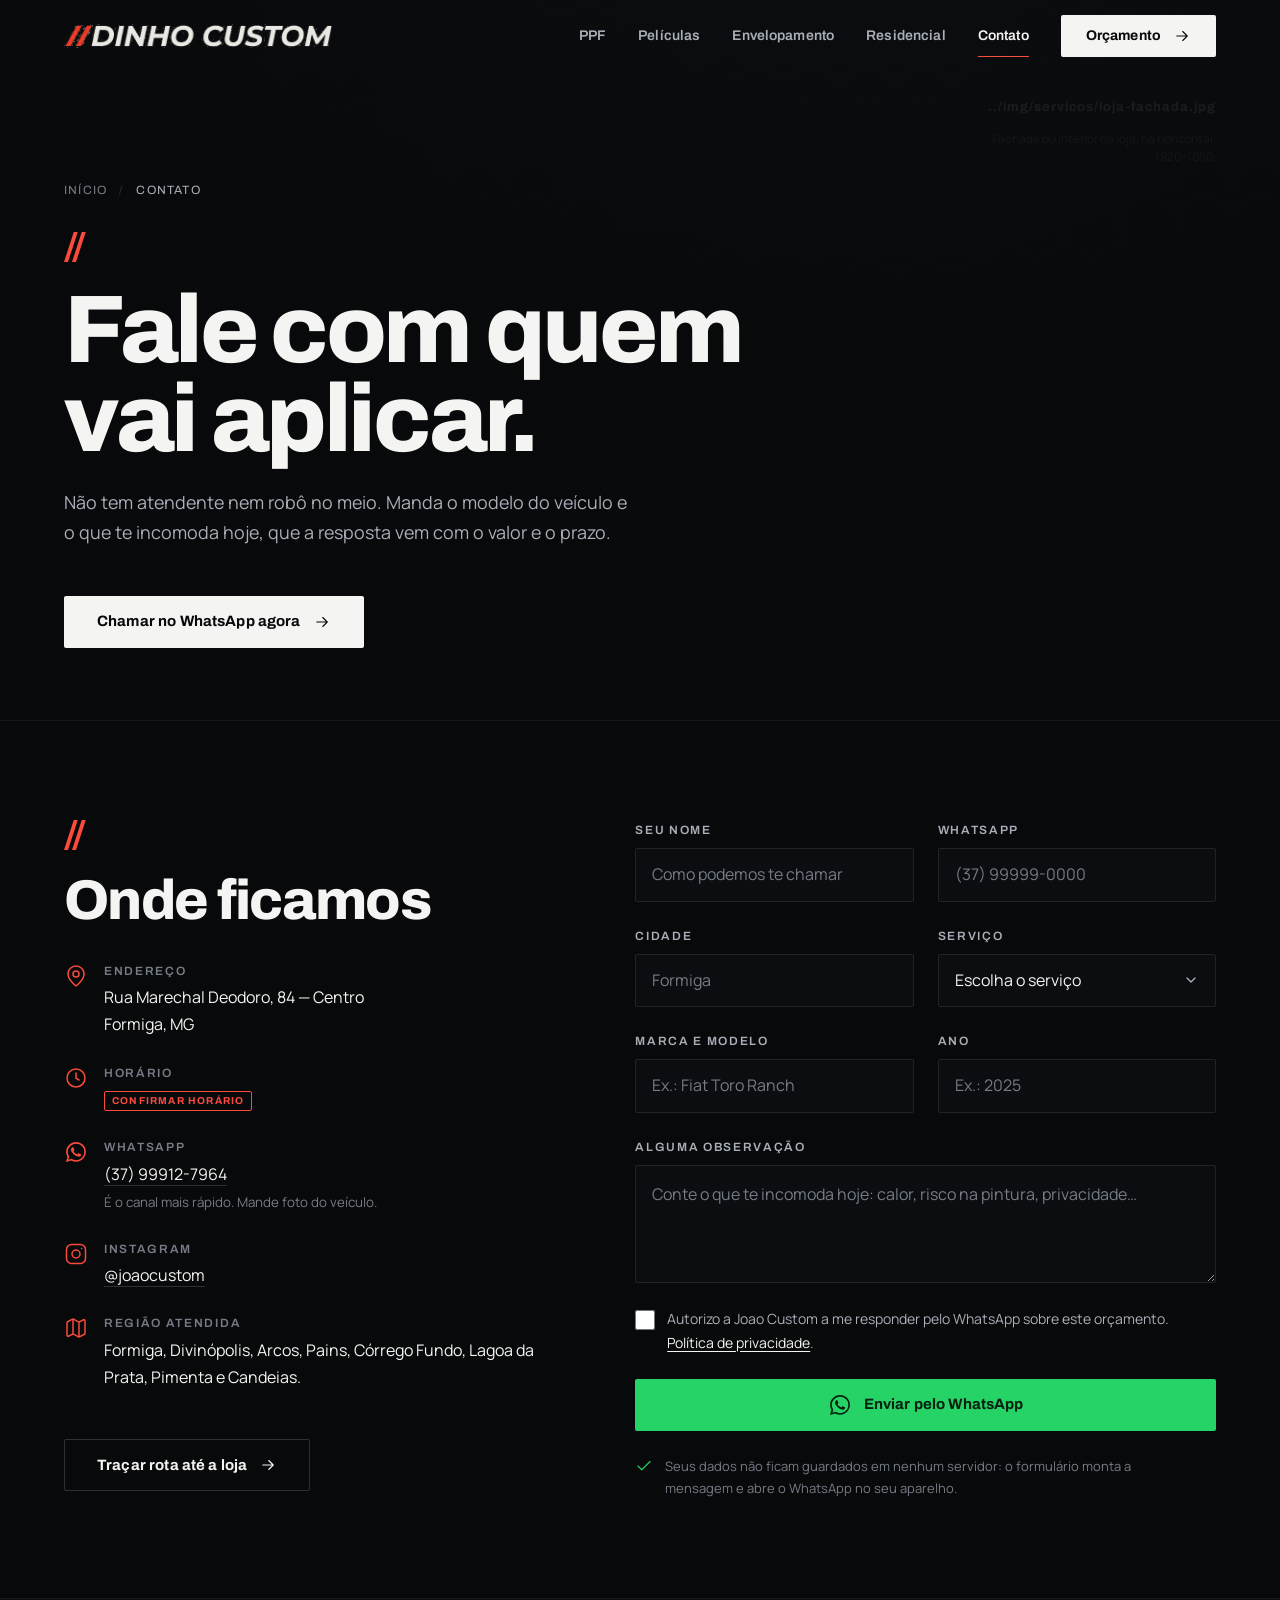
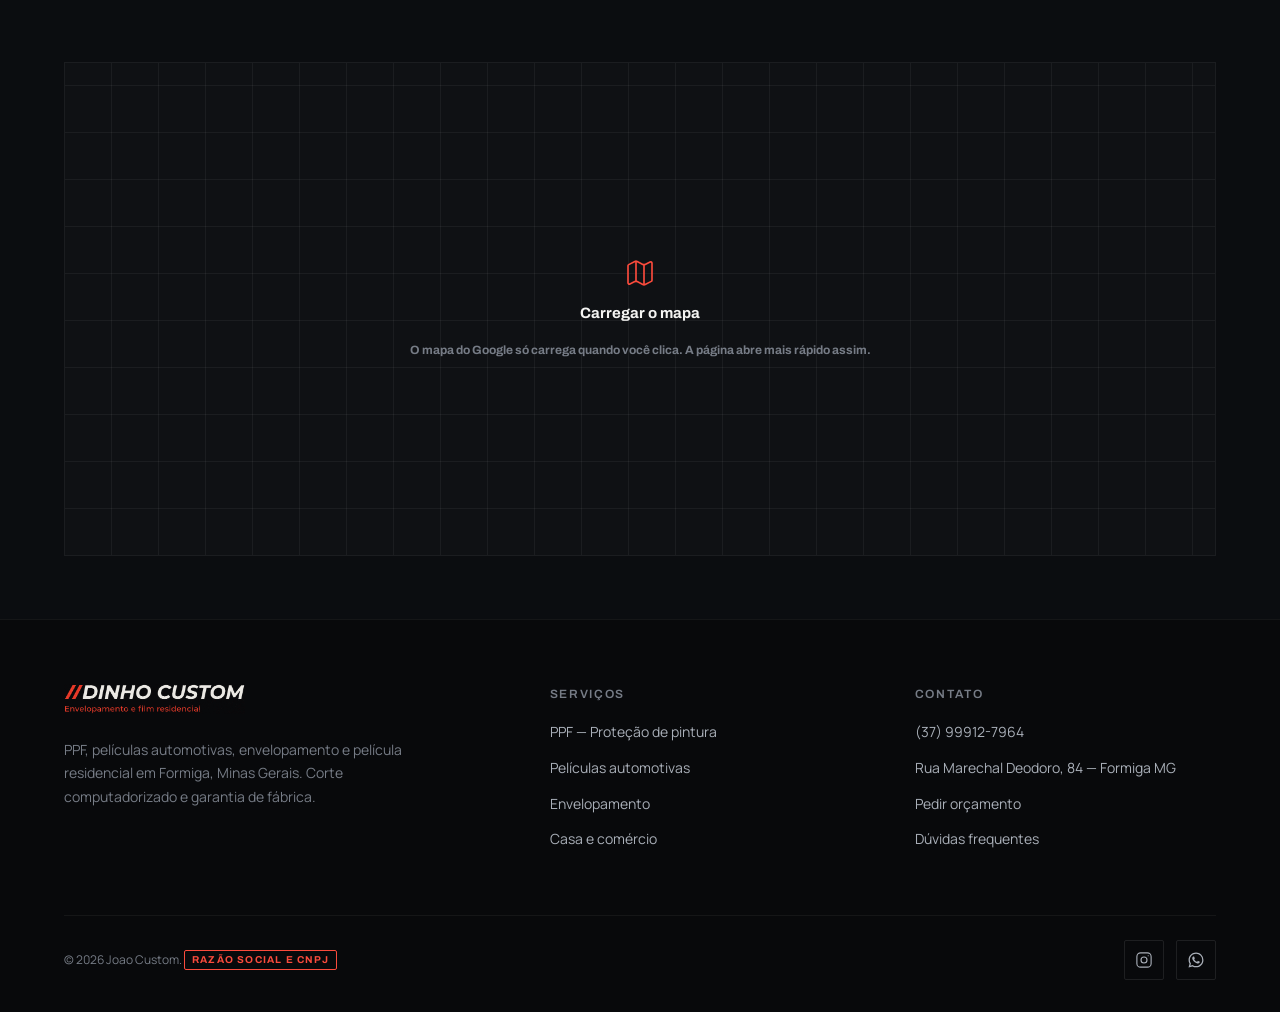
==== commit 380644f9: "Renomeia a marca de Dinho Custom para Joao Custom Troca todas as ocorrencias textuais (161), preserv" ====
--- a/contato/index.html
+++ b/contato/index.html
@@ -3,17 +3,17 @@
 <head>
 <meta charset="utf-8">
 <meta name="viewport" content="width=device-width, initial-scale=1, viewport-fit=cover">
-<title>Contato e Orçamento — Dinho Custom | Formiga MG</title>
-<meta name="description" content="Fale com a Dinho Custom em Formiga MG. WhatsApp (37) 99912-7964, Rua Marechal Deodoro 84, Centro. Orçamento de PPF, película automotiva, envelopamento e película residencial.">
+<title>Contato e Orçamento — Joao Custom | Formiga MG</title>
+<meta name="description" content="Fale com a Joao Custom em Formiga MG. WhatsApp (37) 99912-7964, Rua Marechal Deodoro 84, Centro. Orçamento de PPF, película automotiva, envelopamento e película residencial.">
 <meta name="theme-color" content="#08090b">
-<link rel="canonical" href="https://www.dinhocustom.com.br/contato/">
+<link rel="canonical" href="https://www.joaocustom.com.br/contato/">
 <meta property="og:type" content="website">
-<meta property="og:site_name" content="Dinho Custom">
+<meta property="og:site_name" content="Joao Custom">
 <meta property="og:locale" content="pt_BR">
-<meta property="og:title" content="Contato e Orçamento — Dinho Custom | Formiga MG">
-<meta property="og:description" content="Fale com a Dinho Custom em Formiga MG. WhatsApp (37) 99912-7964, Rua Marechal Deodoro 84, Centro. Orçamento de PPF, película automotiva, envelopamento e película residencial.">
-<meta property="og:url" content="https://www.dinhocustom.com.br/contato/">
-<meta property="og:image" content="https://www.dinhocustom.com.br/img/logo/og-dinho-custom.jpg">
+<meta property="og:title" content="Contato e Orçamento — Joao Custom | Formiga MG">
+<meta property="og:description" content="Fale com a Joao Custom em Formiga MG. WhatsApp (37) 99912-7964, Rua Marechal Deodoro 84, Centro. Orçamento de PPF, película automotiva, envelopamento e película residencial.">
+<meta property="og:url" content="https://www.joaocustom.com.br/contato/">
+<meta property="og:image" content="https://www.joaocustom.com.br/img/logo/og-joao-custom.jpg">
 <meta property="og:image:width" content="1200">
 <meta property="og:image:height" content="630">
 <meta name="twitter:card" content="summary_large_image">
@@ -74,8 +74,8 @@
 
 <header class="nav">
   <div class="nav__inner">
-    <a class="nav__logo" href="../" aria-label="Dinho Custom, página inicial">
-      <img src="../img/logo/dinho-wordmark.png" alt="Dinho Custom" width="560" height="50">
+    <a class="nav__logo" href="../" aria-label="Joao Custom, página inicial">
+      <img src="../img/logo/joao-wordmark.png" alt="Joao Custom" width="560" height="50">
     </a>
     <nav class="nav__links" aria-label="Serviços">
       <a class="nav__link" href="../ppf/">PPF</a>
@@ -101,7 +101,7 @@
   <a class="menu__link" href="../contato/">Contato <span>Formiga · MG</span></a>
   <div class="menu__foot">
     <a class="btn btn--wpp btn--block" data-wpp="um serviço"><svg class="icon icon--brand" aria-hidden="true"><use href="#i-wpp"/></svg>Falar no WhatsApp</a>
-    <a class="btn btn--ghost btn--block" href="https://www.instagram.com/dinhocustom/" target="_blank" rel="noopener">Ver o Instagram</a>
+    <a class="btn btn--ghost btn--block" href="https://www.instagram.com/joaocustom/" target="_blank" rel="noopener">Ver o Instagram</a>
   </div>
 </div>
 
@@ -153,7 +153,7 @@
           </div>
           <div class="place__fact">
             <svg class="icon" aria-hidden="true"><use href="#i-instagram"/></svg>
-            <div><dt>Instagram</dt><dd><a href="https://www.instagram.com/dinhocustom/" target="_blank" rel="noopener" style="border-bottom:1px solid var(--line-strong)">@dinhocustom</a></dd></div>
+            <div><dt>Instagram</dt><dd><a href="https://www.instagram.com/joaocustom/" target="_blank" rel="noopener" style="border-bottom:1px solid var(--line-strong)">@joaocustom</a></dd></div>
           </div>
           <div class="place__fact">
             <svg class="icon" aria-hidden="true"><use href="#i-map"/></svg>
@@ -214,7 +214,7 @@
         </div>
         <div class="check">
           <input id="f-consent" name="consent" type="checkbox">
-          <label for="f-consent">Autorizo a Dinho Custom a me responder pelo WhatsApp sobre este orçamento.
+          <label for="f-consent">Autorizo a Joao Custom a me responder pelo WhatsApp sobre este orçamento.
             <a href="../politica-de-privacidade.html">Política de privacidade</a>.</label>
           <span class="field__error" style="grid-column:1/-1"><svg class="icon icon--sm" aria-hidden="true"><use href="#i-alert"/></svg><span></span></span>
         </div>
@@ -252,7 +252,7 @@
     <div class="foot__grid">
       <div>
         <div class="foot__logo">
-          <img src="../img/logo/dinho-lockup.png" alt="Dinho Custom — Envelopamento e film residencial" width="620" height="103" loading="lazy">
+          <img src="../img/logo/joao-lockup.png" alt="Joao Custom — Envelopamento e film residencial" width="620" height="103" loading="lazy">
         </div>
         <p>PPF, películas automotivas, envelopamento e película residencial em Formiga, Minas Gerais.
           Corte computadorizado e garantia de fábrica.</p>
@@ -277,12 +277,12 @@
       </div>
     </div>
     <div class="foot__bottom">
-      <span>© <span data-year>2026</span> Dinho Custom. <span class="todo">Razão social e CNPJ</span></span>
+      <span>© <span data-year>2026</span> Joao Custom. <span class="todo">Razão social e CNPJ</span></span>
       <div class="foot__social">
-        <a href="https://www.instagram.com/dinhocustom/" target="_blank" rel="noopener" aria-label="Instagram da Dinho Custom">
+        <a href="https://www.instagram.com/joaocustom/" target="_blank" rel="noopener" aria-label="Instagram da Joao Custom">
           <svg class="icon icon--sm" aria-hidden="true"><use href="#i-instagram"/></svg>
         </a>
-        <a data-wpp="um serviço" aria-label="WhatsApp da Dinho Custom">
+        <a data-wpp="um serviço" aria-label="WhatsApp da Joao Custom">
           <svg class="icon icon--sm icon--brand" aria-hidden="true"><use href="#i-wpp"/></svg>
         </a>
       </div>
--- a/css/main.css
+++ b/css/main.css
@@ -1,5 +1,5 @@
 /* ==========================================================================
-   DINHO CUSTOM — Sistema visual
+   JOAO CUSTOM — Sistema visual
    Ground: near-black. Texto: chalk. Vermelho: marcador, nunca ambiente.
    Régua de acabamento: montadoras premium (Porsche / Polestar / BMW M).
    ========================================================================== */
@@ -535,6 +535,7 @@
 }
 
 .hero__inner {
+  position: relative;
   width: 100%;
   max-width: var(--wrap);
   margin-inline: auto;
@@ -564,12 +565,16 @@
   gap: var(--s4) var(--s6);
 }
 
+/* Régua de scroll: abre o bloco do herói, logo acima do //, na mesma coluna do
+   texto. É absoluta dentro de .hero__inner, e não do herói, para acompanhar o
+   bloco em qualquer altura de tela — ancorada na sarjeta ela desalinhava em
+   tela larga, e ancorada no rodapé do herói encostava nas ações. */
 .hero__cue {
   position: absolute;
   left: var(--gutter);
-  bottom: 0;
+  bottom: calc(100% + var(--s5));
   width: 1px;
-  height: 64px;
+  height: clamp(48px, 7vh, 84px);
   background: var(--line-strong);
   overflow: hidden;
   display: none;
@@ -632,7 +637,117 @@
 }
 .hero.is-live .hero__cue { display: block; animation: fadeIn 600ms var(--ease-out) 1.4s backwards; }
 
+/* Tela baixa: o bloco de conteúdo encosta na sarjeta do topo e a régua entraria
+   por baixo do nav. Ela é ornamento de ritmo — some, não se espreme. */
+@media (max-height: 760px) {
+  .hero.is-live .hero__cue { display: none; }
+}
+
 @keyframes fadeIn { from { opacity: 0; } to { opacity: 1; } }
+
+/* --------------------------------------------------------------------------
+   10b. Entrada — as barras // nascem no centro e viram a marca do herói
+   As duas barras crescem em vermelho no centro da tela preta e são conduzidas
+   até o lugar exato onde a marca vive no herói (FLIP: o JS mede o alvo e
+   devolve translate + scale). A cortina sai num corte enviesado nos mesmos
+   -18deg da barra, com um fio vermelho na borda que varre a tela.
+   -------------------------------------------------------------------------- */
+
+/* Sem JS não há entrada: a página nasce pronta e ninguém fica atrás do preto */
+.intro { display: none; }
+
+.js .intro {
+  display: block;
+  position: fixed;
+  inset: 0;
+  z-index: 1000;
+  overflow: hidden;
+
+  /* Altura da barra grande. A largura e o vão saem da proporção medida na
+     marca pequena (o JS reescreve as duas), para o pouso cair em cima. */
+  --bar-h: clamp(76px, 21vh, 170px);
+  --bar-w: calc(var(--bar-h) * 0.135);
+  --bar-gap: calc(var(--bar-h) * 0.135);
+
+  /* Rede de segurança: se o JS morrer no meio, a cortina sai sozinha */
+  animation: intro-failsafe 0s linear 6s forwards;
+}
+
+@keyframes intro-failsafe { to { opacity: 0; visibility: hidden; } }
+
+.intro__veil {
+  position: absolute;
+  inset: 0 -32vw;
+  background: var(--ink-900);
+  transform: skewX(-18deg);
+  transition: transform 1.05s var(--ease-out);
+}
+.intro__veil::after {
+  content: '';
+  position: absolute;
+  top: -12%; bottom: -12%; right: 0;
+  width: 2px;
+  background: var(--red);
+}
+.intro.is-flying .intro__veil { transform: skewX(-18deg) translateX(-118%); }
+
+/* Quem centraliza é o navegador, não uma conta em JS: ler a viewport antes do
+   layout assentar errava o centro em ~14px. O voo é medido como delta entre
+   dois retângulos reais, então a compensação óptica abaixo entra de graça. */
+.intro__stage {
+  position: absolute;
+  inset: 0;
+  display: grid;
+  place-items: center;
+  /* O skew joga o topo da barra para a direita em tan(18deg) × altura. A
+     compensação é padding do palco, não margem da marca: dentro do grid a
+     margem entraria na conta da centralização e se anularia pela metade. */
+  padding-right: calc(var(--bar-h) * 0.325);
+}
+
+.intro__mark {
+  display: flex;
+  gap: var(--bar-gap);
+  opacity: 0;
+  transform-origin: 0 0;
+  transform: translate(0px, 0px) scale(1);
+  transition: transform 860ms cubic-bezier(0.62, 0, 0.15, 1);
+  will-change: transform;
+}
+.intro.is-ready .intro__mark { opacity: 1; }
+.intro.is-flying .intro__mark {
+  transform: translate(var(--dx, 0px), var(--dy, 0px)) scale(var(--land-s, 1));
+}
+
+/* As barras abrem do meio para as duas pontas. A abertura é por clip-path, e
+   não por scaleY, justamente para o transform ficar intocado: ele precisa ser
+   idêntico ao de .mark i — mesmo skew, mesma origem — ou o pouso erra o alvo
+   em 0,16 × a altura da barra e a troca pisca de lado. */
+.intro__mark i {
+  display: block;
+  width: var(--bar-w);
+  height: var(--bar-h);
+  background: var(--red);
+  transform: skewX(-18deg);
+  transform-origin: bottom;
+  clip-path: inset(50% 0);
+  transition: clip-path 620ms var(--ease-out);
+}
+.intro__mark i:nth-child(2) { transition-delay: 90ms; }
+.intro.is-in .intro__mark i { clip-path: inset(0 0); }
+
+/* Visitante interrompeu (toque, tecla, scroll): a entrada encurta */
+.intro.is-fast .intro__mark,
+.intro.is-fast .intro__mark i,
+.intro.is-fast .intro__veil { transition-duration: 320ms; transition-delay: 0s; }
+
+/* Alvo impossível de acertar (viewport curta, layout inesperado): sai por fade */
+.intro.is-out { opacity: 0; transition: opacity 320ms var(--ease-inout); }
+
+/* Enquanto a barra está no ar, a marca real do herói não existe. Ela assume
+   no quadro do pouso, sem transição — as duas são pixel a pixel a mesma. */
+.js .hero.is-intro .mark i { transform: skewX(-18deg) scaleY(0); transition: none; }
+.js .hero.is-handoff .mark i { transform: skewX(-18deg) scaleY(1); transition: none; }
 
 /* --------------------------------------------------------------------------
    11. Barra de credibilidade — marquee ambiente
@@ -856,6 +971,9 @@
 .compare__pane { position: absolute; inset: 0; }
 .compare__pane .slot,
 .compare__pane img { width: 100%; height: 100%; object-fit: cover; border: 0; aspect-ratio: auto; }
+/* O `.slot` é display:grid, e grid ganha do [hidden] do navegador. Sem isto o
+   placeholder fica por cima da foto quando o JS troca de case. */
+.compare__pane [hidden] { display: none; }
 .compare__pane--after { clip-path: inset(0 0 0 var(--pos, 50%)); }
 
 .compare__badge {
@@ -944,7 +1062,9 @@
   isolation: isolate;
 }
 .work .slot { border: 0; --slot-ratio: 4 / 3; }
-.work img { aspect-ratio: 4 / 3; width: 100%; object-fit: cover; }
+/* `height: auto` é obrigatório: o atributo height="900" da tag entra como dica de
+   apresentação e, sem isto, ganha do aspect-ratio — o tile estica para 900px de altura. */
+.work img { aspect-ratio: 4 / 3; width: 100%; height: auto; object-fit: cover; }
 .work > :first-child { transition: transform 1.1s var(--ease-out); }
 .work:hover > :first-child { transform: scale(1.05); }
 
@@ -1397,6 +1517,9 @@
   .js .hero__media { transform: none !important; }
   .js .services__item::after { transform: scaleX(0) !important; }
 
+  /* A entrada não tem versão curta: ela some, e a página nasce pronta */
+  .js .intro { display: none; }
+
   .credbar__track { animation: none; flex-wrap: wrap; width: 100%; justify-content: center; }
   .credbar { -webkit-mask-image: none; mask-image: none; }
   .credbar__group:nth-child(2) { display: none; }
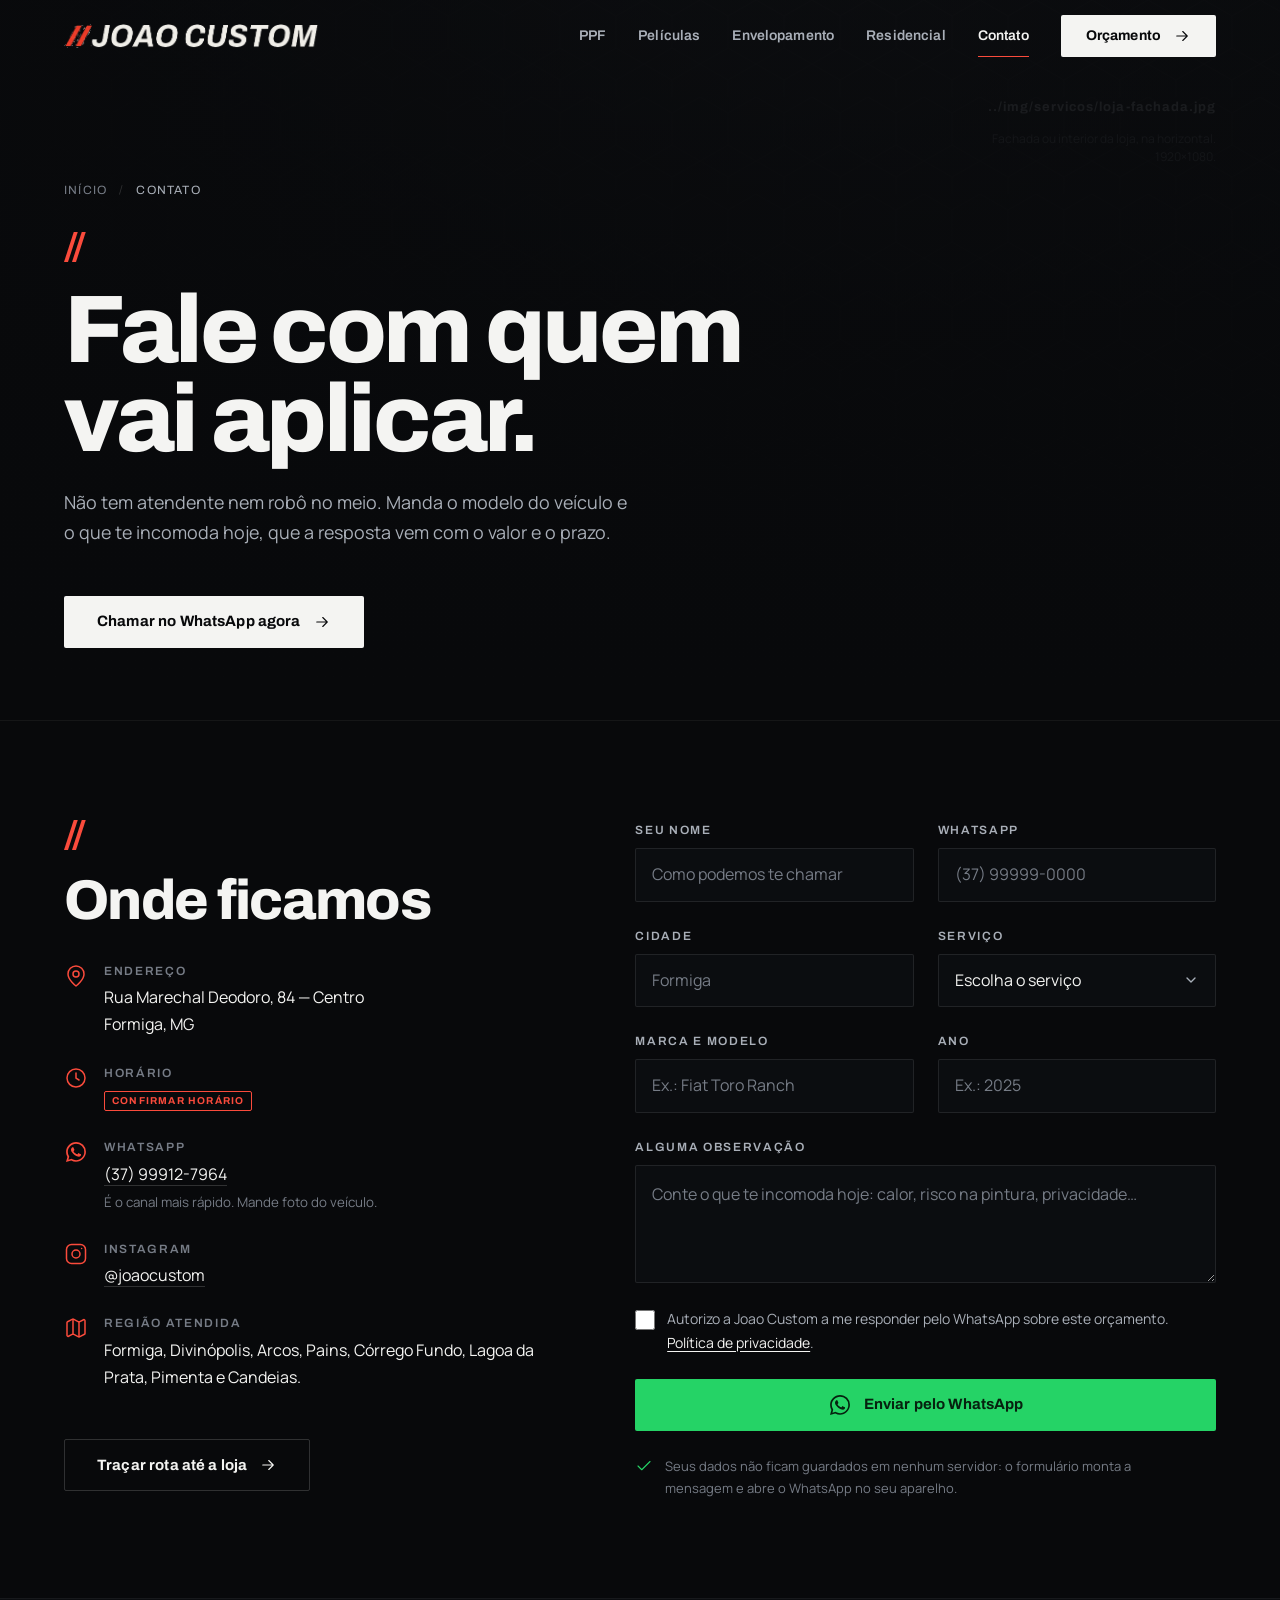
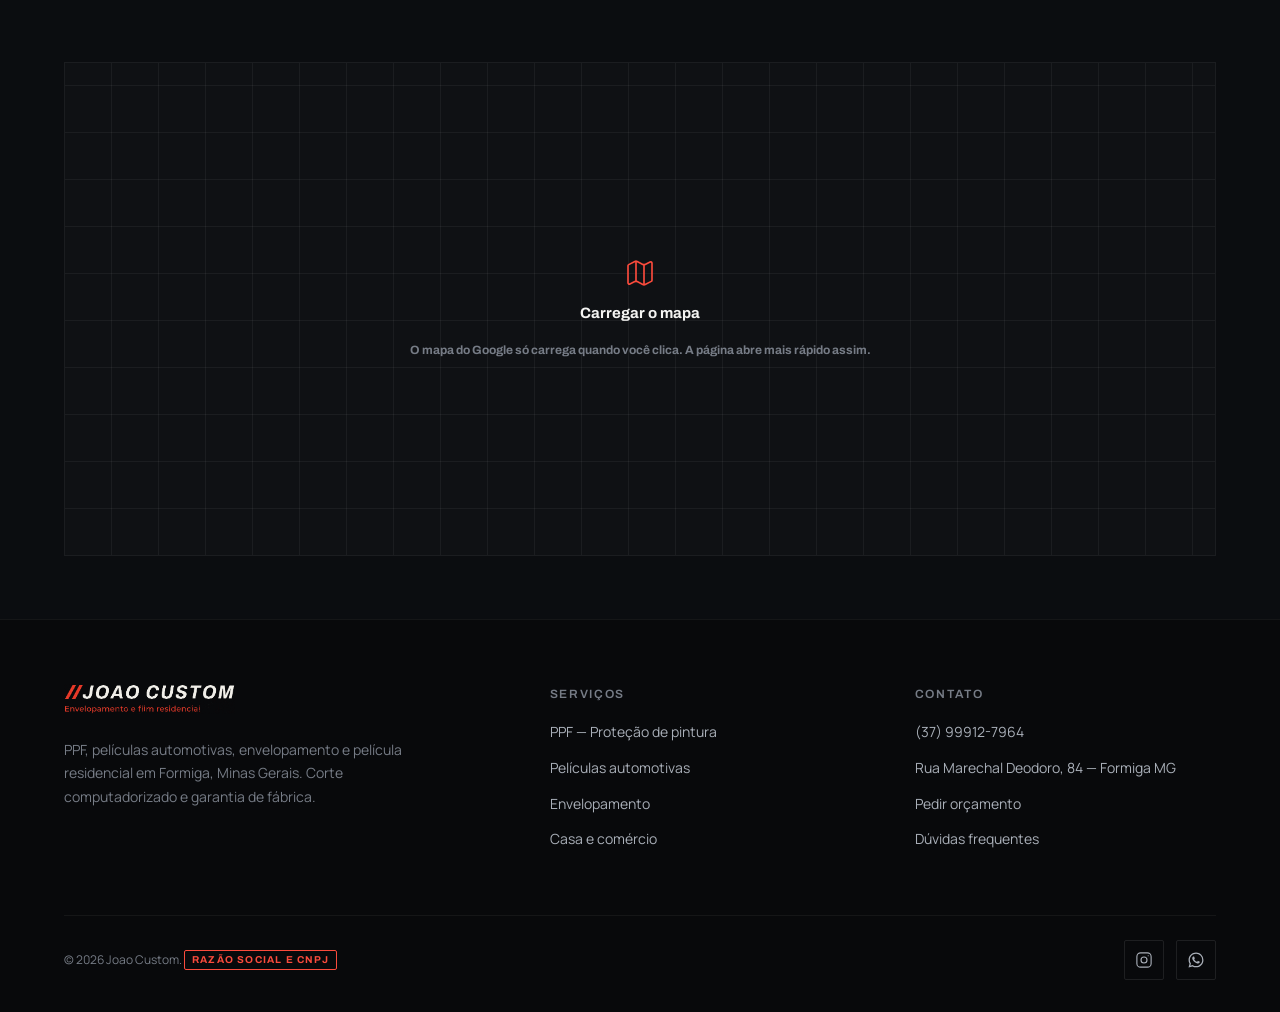
==== commit 019f1cab: "Redesenha o wordmark das logos para Joao Custom As barras // e a assinatura vermelha sao os pixels d" ====
--- a/contato/index.html
+++ b/contato/index.html
@@ -75,7 +75,7 @@
 <header class="nav">
   <div class="nav__inner">
     <a class="nav__logo" href="../" aria-label="Joao Custom, página inicial">
-      <img src="../img/logo/joao-wordmark.png" alt="Joao Custom" width="560" height="50">
+      <img src="../img/logo/joao-wordmark.png" alt="Joao Custom" width="531" height="50">
     </a>
     <nav class="nav__links" aria-label="Serviços">
       <a class="nav__link" href="../ppf/">PPF</a>
@@ -252,7 +252,7 @@
     <div class="foot__grid">
       <div>
         <div class="foot__logo">
-          <img src="../img/logo/joao-lockup.png" alt="Joao Custom — Envelopamento e film residencial" width="620" height="103" loading="lazy">
+          <img src="../img/logo/joao-lockup.png" alt="Joao Custom — Envelopamento e film residencial" width="587" height="103" loading="lazy">
         </div>
         <p>PPF, películas automotivas, envelopamento e película residencial em Formiga, Minas Gerais.
           Corte computadorizado e garantia de fábrica.</p>
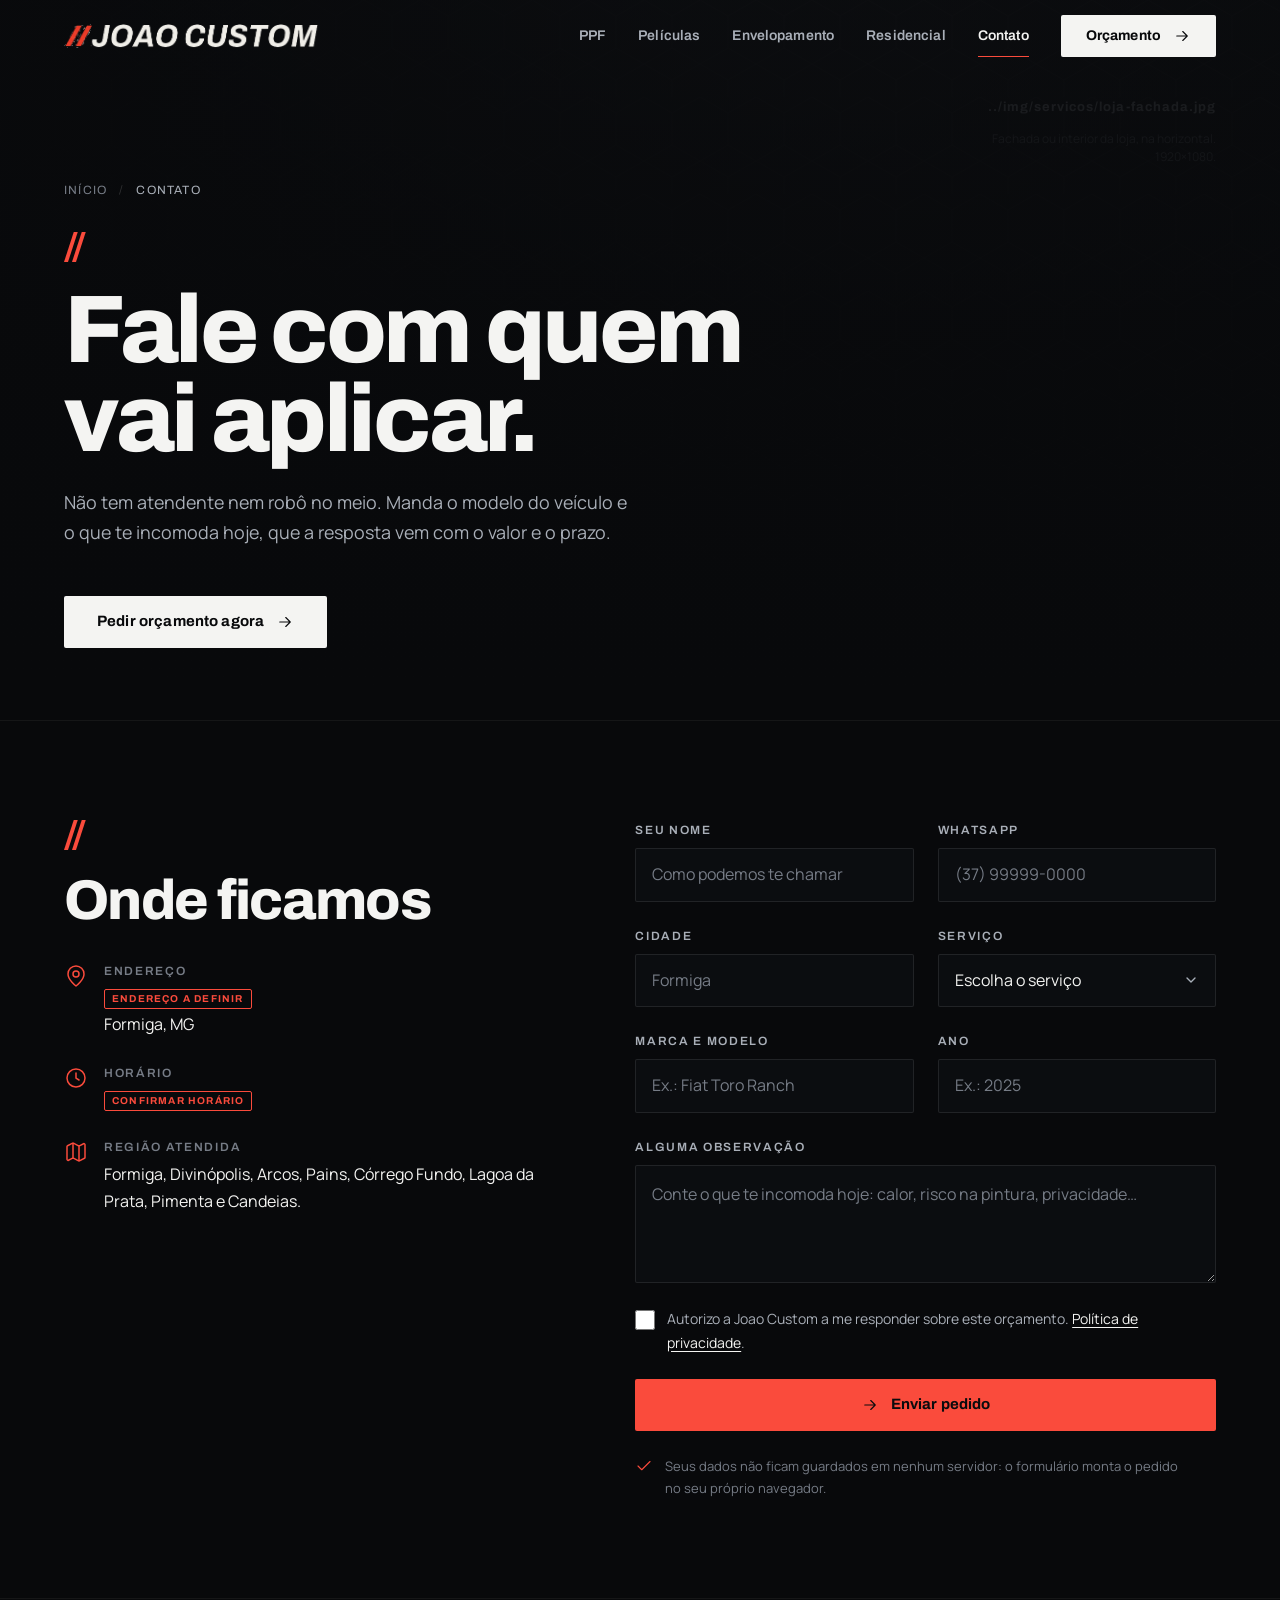
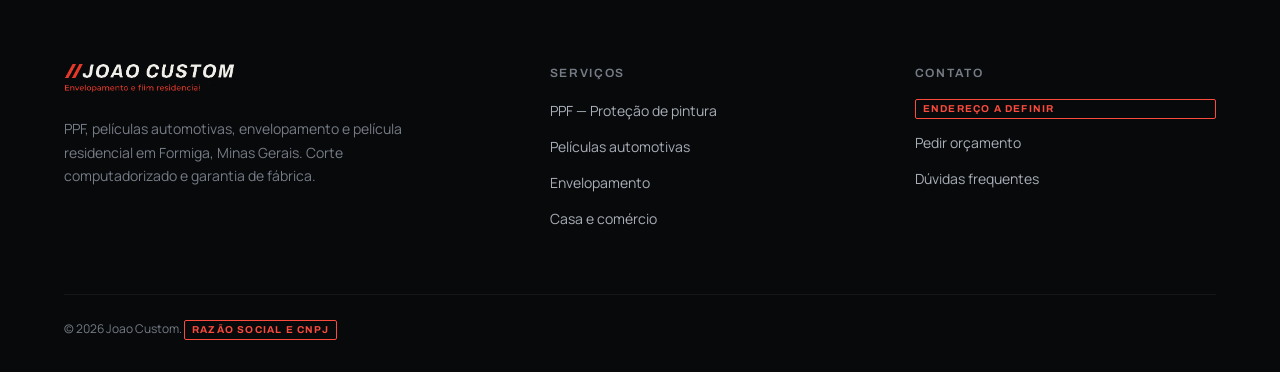
==== commit af264785: "Remove telefone e Instagram, e marca o endereco como pendencia ENDERECO A rua vira o marcador .todo " ====
--- a/contato/index.html
+++ b/contato/index.html
@@ -4,14 +4,14 @@
 <meta charset="utf-8">
 <meta name="viewport" content="width=device-width, initial-scale=1, viewport-fit=cover">
 <title>Contato e Orçamento — Joao Custom | Formiga MG</title>
-<meta name="description" content="Fale com a Joao Custom em Formiga MG. WhatsApp (37) 99912-7964, Rua Marechal Deodoro 84, Centro. Orçamento de PPF, película automotiva, envelopamento e película residencial.">
+<meta name="description" content="Fale com a Joao Custom em Formiga MG. Peça orçamento de PPF, película automotiva, envelopamento e película residencial pelo formulário.">
 <meta name="theme-color" content="#08090b">
 <link rel="canonical" href="https://www.joaocustom.com.br/contato/">
 <meta property="og:type" content="website">
 <meta property="og:site_name" content="Joao Custom">
 <meta property="og:locale" content="pt_BR">
 <meta property="og:title" content="Contato e Orçamento — Joao Custom | Formiga MG">
-<meta property="og:description" content="Fale com a Joao Custom em Formiga MG. WhatsApp (37) 99912-7964, Rua Marechal Deodoro 84, Centro. Orçamento de PPF, película automotiva, envelopamento e película residencial.">
+<meta property="og:description" content="Fale com a Joao Custom em Formiga MG. Peça orçamento de PPF, película automotiva, envelopamento e película residencial pelo formulário.">
 <meta property="og:url" content="https://www.joaocustom.com.br/contato/">
 <meta property="og:image" content="https://www.joaocustom.com.br/img/logo/og-joao-custom.jpg">
 <meta property="og:image:width" content="1200">
@@ -36,7 +36,7 @@
     Ação primária branca sobre preto. Archivo 800 travado em -0.03em, Manrope no corpo.
     Fio de cabelo e tabela no lugar de card; nenhuma sombra colorida.
   STORY: O visitante entende o serviço em linguagem de dono de carro, vê o que está
-    incluído e a garantia com prazo, e pede orçamento no WhatsApp com o serviço já
+    incluído e a garantia com prazo, e pede orçamento pelo formulário com o serviço já
     identificado na mensagem.
   FIRST VIEWPORT: Mídia do serviço ao fundo com gradiente duplo, trilha de navegação,
     // vermelho, h1 de duas linhas, parágrafo de tradução técnica e ação branca.
@@ -64,10 +64,8 @@
 <symbol id="i-alert" viewBox="0 0 24 24"><circle cx="12" cy="12" r="9"/><path d="M12 7.5v5M12 16.2h.01"/></symbol>
 <symbol id="i-menu" viewBox="0 0 24 24"><path d="M3 6.5h18M3 12h18M3 17.5h18"/></symbol>
 <symbol id="i-close" viewBox="0 0 24 24"><path d="m6 6 12 12M18 6 6 18"/></symbol>
-<symbol id="i-instagram" viewBox="0 0 24 24"><rect x="2.5" y="2.5" width="19" height="19" rx="5"/><circle cx="12" cy="12" r="4"/><path d="M17.6 6.4h.01"/></symbol>
 <symbol id="i-map" viewBox="0 0 24 24"><path d="M14.1 5.55a2 2 0 0 0 1.79 0l3.66-1.83A1 1 0 0 1 21 4.62v12.76a1 1 0 0 1-.55.9l-4.56 2.27a2 2 0 0 1-1.78 0l-4.22-2.1a2 2 0 0 0-1.78 0l-3.66 1.83A1 1 0 0 1 3 19.38V6.62a1 1 0 0 1 .55-.9l4.56-2.27a2 2 0 0 1 1.78 0z"/><path d="M15 5.76v15M9 3.24v15"/></symbol>
 <symbol id="i-refresh" viewBox="0 0 24 24"><path d="M21 12a9 9 0 1 1-6.22-8.56"/><path d="M21 3.5v6h-6"/></symbol>
-<symbol id="i-wpp" viewBox="-2.4 -2.4 28.8 28.8"><path d="M17.472 14.382c-.297-.149-1.758-.867-2.03-.967-.273-.099-.471-.148-.67.15-.197.297-.767.966-.94 1.164-.173.199-.347.223-.644.075-.297-.15-1.255-.463-2.39-1.475-.883-.788-1.48-1.761-1.653-2.059-.173-.297-.018-.458.13-.606.134-.133.298-.347.446-.52.149-.174.198-.298.298-.497.099-.198.05-.371-.025-.52-.075-.149-.669-1.612-.916-2.207-.242-.579-.487-.5-.669-.51a12.8 12.8 0 0 0-.57-.01c-.198 0-.52.074-.792.372-.272.297-1.04 1.016-1.04 2.479 0 1.462 1.065 2.875 1.213 3.074.149.198 2.096 3.2 5.077 4.487.709.306 1.262.489 1.694.625.712.227 1.36.195 1.872.118.571-.085 1.758-.719 2.006-1.413.248-.694.248-1.289.173-1.413-.074-.124-.272-.198-.57-.347m-5.421 7.403h-.004a9.87 9.87 0 0 1-5.031-1.378l-.361-.214-3.741.982.998-3.648-.235-.374a9.86 9.86 0 0 1-1.51-5.26c.001-5.45 4.436-9.884 9.888-9.884a9.82 9.82 0 0 1 6.988 2.896 9.82 9.82 0 0 1 2.893 6.994c-.003 5.45-4.437 9.885-9.885 9.885M20.52 3.449C18.24 1.245 15.24 0 12.045 0 5.463 0 .104 5.359.101 11.945c0 2.096.549 4.142 1.595 5.945L0 24l6.305-1.654a11.9 11.9 0 0 0 5.683 1.448h.005c6.585 0 11.946-5.359 11.949-11.945a11.9 11.9 0 0 0-3.421-8.4"/></symbol>
 </defs></svg>
 
 <a class="skip-link" href="#main">Pular para o conteúdo</a>
@@ -85,7 +83,7 @@
       <a class="nav__link" href="../contato/" aria-current="page">Contato</a>
     </nav>
     <div class="nav__cta">
-      <a class="btn btn--primary" data-wpp="um serviço">Orçamento<svg class="icon icon--sm icon--arrow" aria-hidden="true"><use href="#i-arrow"/></svg></a>
+      <a class="btn btn--primary" data-quote="um serviço">Orçamento<svg class="icon icon--sm icon--arrow" aria-hidden="true"><use href="#i-arrow"/></svg></a>
     </div>
     <button class="nav__toggle" type="button" aria-expanded="false" aria-controls="menu" aria-label="Abrir menu">
       <svg class="icon" aria-hidden="true"><use href="#i-menu"/></svg>
@@ -100,8 +98,7 @@
   <a class="menu__link" href="../peliculas-residenciais/">Residencial <span>Casa e comércio</span></a>
   <a class="menu__link" href="../contato/">Contato <span>Formiga · MG</span></a>
   <div class="menu__foot">
-    <a class="btn btn--wpp btn--block" data-wpp="um serviço"><svg class="icon icon--brand" aria-hidden="true"><use href="#i-wpp"/></svg>Falar no WhatsApp</a>
-    <a class="btn btn--ghost btn--block" href="https://www.instagram.com/joaocustom/" target="_blank" rel="noopener">Ver o Instagram</a>
+    <a class="btn btn--cta btn--block" data-quote="um serviço"><svg class="icon icon--sm icon--arrow" aria-hidden="true"><use href="#i-arrow"/></svg>Pedir orçamento</a>
   </div>
 </div>
 
@@ -124,8 +121,8 @@
       <p>Não tem atendente nem robô no meio. Manda o modelo do veículo e o que te incomoda hoje,
         que a resposta vem com o valor e o prazo.</p>
       <div class="phero__actions">
-        <a class="btn btn--primary" data-wpp="um serviço">
-          Chamar no WhatsApp agora
+        <a class="btn btn--primary" data-quote="um serviço">
+          Pedir orçamento agora
           <svg class="icon icon--sm icon--arrow" aria-hidden="true"><use href="#i-arrow"/></svg>
         </a>
       </div>
@@ -141,29 +138,17 @@
         <dl class="place__facts" style="margin-top:var(--s6)">
           <div class="place__fact">
             <svg class="icon" aria-hidden="true"><use href="#i-pin"/></svg>
-            <div><dt>Endereço</dt><dd>Rua Marechal Deodoro, 84 — Centro<br>Formiga, MG</dd></div>
+            <div><dt>Endereço</dt><dd><span class="todo">Endereço a definir</span><br>Formiga, MG</dd></div>
           </div>
           <div class="place__fact">
             <svg class="icon" aria-hidden="true"><use href="#i-clock"/></svg>
             <div><dt>Horário</dt><dd><span class="todo">Confirmar horário</span></dd></div>
           </div>
           <div class="place__fact">
-            <svg class="icon icon--brand" aria-hidden="true"><use href="#i-wpp"/></svg>
-            <div><dt>WhatsApp</dt><dd><a data-wpp="um serviço" style="border-bottom:1px solid var(--line-strong)">(37) 99912-7964</a><br><small style="color:var(--steel-dim)">É o canal mais rápido. Mande foto do veículo.</small></dd></div>
-          </div>
-          <div class="place__fact">
-            <svg class="icon" aria-hidden="true"><use href="#i-instagram"/></svg>
-            <div><dt>Instagram</dt><dd><a href="https://www.instagram.com/joaocustom/" target="_blank" rel="noopener" style="border-bottom:1px solid var(--line-strong)">@joaocustom</a></dd></div>
-          </div>
-          <div class="place__fact">
             <svg class="icon" aria-hidden="true"><use href="#i-map"/></svg>
             <div><dt>Região atendida</dt><dd>Formiga, Divinópolis, Arcos, Pains, Córrego Fundo, Lagoa da Prata, Pimenta e Candeias.</dd></div>
           </div>
         </dl>
-        <a class="btn btn--ghost" style="margin-top:var(--s7)" target="_blank" rel="noopener" href="https://www.google.com/maps/dir/?api=1&amp;destination=Rua+Marechal+Deodoro%2C+84%2C+Centro%2C+Formiga+-+MG">
-          Traçar rota até a loja
-          <svg class="icon icon--sm icon--arrow" aria-hidden="true"><use href="#i-arrow"/></svg>
-        </a>
       </div>
 
       <form class="form" data-quote-form novalidate>
@@ -214,34 +199,20 @@
         </div>
         <div class="check">
           <input id="f-consent" name="consent" type="checkbox">
-          <label for="f-consent">Autorizo a Joao Custom a me responder pelo WhatsApp sobre este orçamento.
+          <label for="f-consent">Autorizo a Joao Custom a me responder sobre este orçamento.
             <a href="../politica-de-privacidade.html">Política de privacidade</a>.</label>
           <span class="field__error" style="grid-column:1/-1"><svg class="icon icon--sm" aria-hidden="true"><use href="#i-alert"/></svg><span></span></span>
         </div>
-        <button class="btn btn--wpp btn--block" type="submit">
-          <svg class="icon icon--brand" aria-hidden="true"><use href="#i-wpp"/></svg>
-          <span>Enviar pelo WhatsApp</span>
+        <button class="btn btn--cta btn--block" type="submit">
+          <svg class="icon icon--sm icon--arrow" aria-hidden="true"><use href="#i-arrow"/></svg>
+          <span>Enviar pedido</span>
         </button>
         <p class="form__note">
           <svg class="icon icon--sm" aria-hidden="true"><use href="#i-check"/></svg>
-          Seus dados não ficam guardados em nenhum servidor: o formulário monta a mensagem
-          e abre o WhatsApp no seu aparelho.
+          Seus dados não ficam guardados em nenhum servidor: o formulário monta o pedido
+          no seu próprio navegador.
         </p>
       </form>
-    </div>
-  </section>
-
-  <section class="section section--alt section--tight" aria-label="Mapa">
-    <div class="wrap">
-      <div class="map" style="aspect-ratio:21/9">
-        <button class="map__facade" type="button" data-src="https://www.google.com/maps?q=Rua+Marechal+Deodoro,+84,+Centro,+Formiga+-+MG&amp;output=embed">
-          <span style="display:grid;justify-items:center;gap:var(--s3)">
-            <svg class="icon icon--lg" aria-hidden="true"><use href="#i-map"/></svg>
-            <span>Carregar o mapa</span>
-            <small>O mapa do Google só carrega quando você clica. A página abre mais rápido assim.</small>
-          </span>
-        </button>
-      </div>
     </div>
   </section>
 
@@ -269,8 +240,7 @@
       <div>
         <h5>Contato</h5>
         <div class="foot__list">
-          <a data-wpp="um serviço">(37) 99912-7964</a>
-          <a target="_blank" rel="noopener" href="https://www.google.com/maps/dir/?api=1&amp;destination=Rua+Marechal+Deodoro%2C+84%2C+Centro%2C+Formiga+-+MG">Rua Marechal Deodoro, 84 — Formiga MG</a>
+          <span class="todo">Endereço a definir</span>
           <a href="../contato/">Pedir orçamento</a>
           <a href="../#duvidas">Dúvidas frequentes</a>
         </div>
@@ -278,20 +248,12 @@
     </div>
     <div class="foot__bottom">
       <span>© <span data-year>2026</span> Joao Custom. <span class="todo">Razão social e CNPJ</span></span>
-      <div class="foot__social">
-        <a href="https://www.instagram.com/joaocustom/" target="_blank" rel="noopener" aria-label="Instagram da Joao Custom">
-          <svg class="icon icon--sm" aria-hidden="true"><use href="#i-instagram"/></svg>
-        </a>
-        <a data-wpp="um serviço" aria-label="WhatsApp da Joao Custom">
-          <svg class="icon icon--sm icon--brand" aria-hidden="true"><use href="#i-wpp"/></svg>
-        </a>
-      </div>
     </div>
   </div>
 </footer>
 
-<a class="wpp-float" data-wpp="um serviço" aria-label="Falar no WhatsApp">
-  <svg class="icon icon--brand" aria-hidden="true"><use href="#i-wpp"/></svg>
+<a class="cta-float" data-quote="um serviço" aria-label="Pedir orçamento">
+  <svg class="icon icon--sm icon--arrow" aria-hidden="true"><use href="#i-arrow"/></svg>
   <span>Orçamento</span>
 </a>
 
--- a/css/main.css
+++ b/css/main.css
@@ -67,8 +67,6 @@
   --red-dim:  rgba(250, 75, 60, 0.13);
 
   /* Canal funcional */
-  --wpp: #25d366;
-  --wpp-ink: #06210f;
 
   /* Tipografia */
   --font-display: 'Archivo', 'Arial Narrow', system-ui, sans-serif;
@@ -256,8 +254,8 @@
 .btn--ghost { border-color: var(--line-strong); color: var(--chalk); background: transparent; }
 .btn--ghost:hover { border-color: var(--chalk); background: rgba(255, 255, 255, 0.04); }
 
-.btn--wpp { background: var(--wpp); color: var(--wpp-ink); }
-.btn--wpp:hover { background: #2ee574; }
+.btn--cta { background: var(--red); color: var(--red-ink); }
+.btn--cta:hover { background: var(--red-hi); }
 
 .btn--block { width: 100%; }
 
@@ -1207,6 +1205,8 @@
 
 .place { display: grid; gap: var(--s6); }
 @media (min-width: 900px) { .place { grid-template-columns: 0.9fr 1.1fr; gap: var(--s8); align-items: center; } }
+/* Sem endereço definido nao ha mapa: a coluna unica evita o vao vazio */
+.place--solo { grid-template-columns: 1fr; }
 
 .place__facts { display: grid; gap: var(--s5); }
 .place__fact { display: grid; grid-template-columns: 24px 1fr; gap: var(--s4); align-items: start; }
@@ -1308,7 +1308,7 @@
 .check a { color: var(--chalk); text-decoration: underline; text-underline-offset: 3px; }
 
 .form__note { font-size: 0.8125rem; color: var(--steel-dim); display: flex; gap: var(--s3); align-items: flex-start; }
-.form__note .icon { color: var(--wpp); margin-top: 2px; }
+.form__note .icon { color: var(--red); margin-top: 2px; }
 
 /* --------------------------------------------------------------------------
    21. CTA final
@@ -1366,7 +1366,7 @@
    23. WhatsApp flutuante
    -------------------------------------------------------------------------- */
 
-.wpp-float {
+.cta-float {
   position: fixed;
   right: clamp(1rem, 3vw, 1.75rem);
   bottom: clamp(1rem, 3vw, 1.75rem);
@@ -1377,8 +1377,8 @@
   height: 56px;
   padding: 0 var(--s5);
   border-radius: 28px;
-  background: var(--wpp);
-  color: var(--wpp-ink);
+  background: var(--red);
+  color: var(--red-ink);
   font-family: var(--font-display);
   font-weight: 700;
   font-size: 0.9375rem;
@@ -1387,12 +1387,12 @@
   opacity: 0;
   transition: transform 600ms var(--ease-out), opacity 400ms var(--ease-out), background-color var(--t-quick) var(--ease-inout);
 }
-.wpp-float.is-in { transform: translateY(0); opacity: 1; }
-.wpp-float:hover { background: #2ee574; }
-.wpp-float .icon { width: 26px; height: 26px; }
+.cta-float.is-in { transform: translateY(0); opacity: 1; }
+.cta-float:hover { background: var(--red-hi); }
+.cta-float .icon { width: 26px; height: 26px; }
 @media (max-width: 560px) {
-  .wpp-float { width: 56px; padding: 0; justify-content: center; }
-  .wpp-float span { display: none; }
+  .cta-float { width: 56px; padding: 0; justify-content: center; }
+  .cta-float span { display: none; }
 }
 
 /* --------------------------------------------------------------------------
@@ -1524,7 +1524,7 @@
   .credbar { -webkit-mask-image: none; mask-image: none; }
   .credbar__group:nth-child(2) { display: none; }
   .hero__cue { display: none !important; }
-  .wpp-float { transform: none !important; opacity: 1 !important; }
+  .cta-float { transform: none !important; opacity: 1 !important; }
 }
 
 /* --------------------------------------------------------------------------
@@ -1532,7 +1532,7 @@
    -------------------------------------------------------------------------- */
 
 @media print {
-  .nav, .menu, .wpp-float, .hero__cue, .credbar { display: none !important; }
+  .nav, .menu, .cta-float, .hero__cue, .credbar { display: none !important; }
   body { background: #fff; color: #000; }
   .section { padding-block: 1.5rem; }
 }
